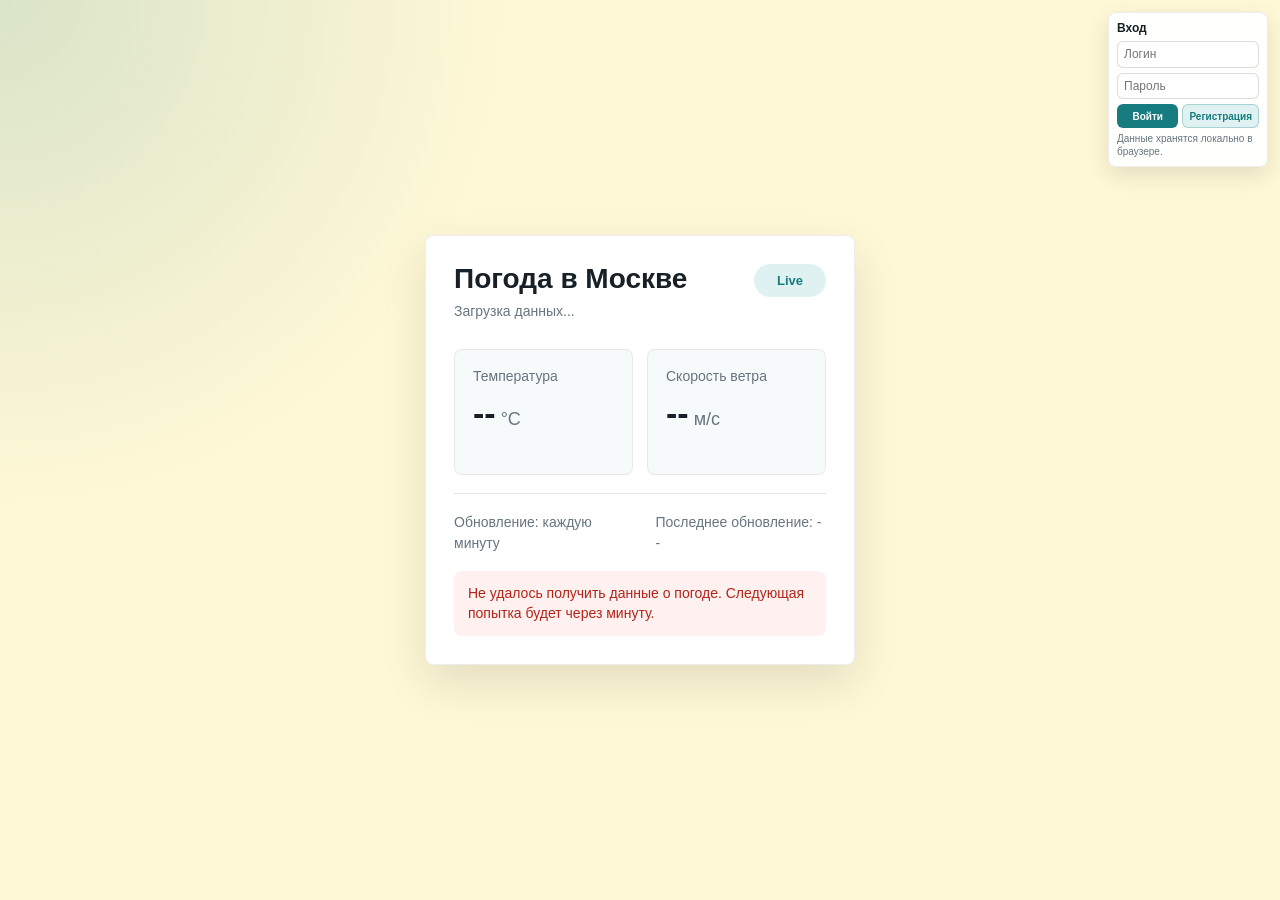
==== index.html @ b5f8cdb5 "initial commit" ====
<!doctype html>
<html lang="ru">
<head>
  <meta charset="utf-8">
  <meta name="viewport" content="width=device-width, initial-scale=1">
  <title>Погода в Москве</title>
  <style>
    :root {
      color-scheme: light;
      --bg: #fff8d6;
      --panel: #ffffff;
      --text: #172026;
      --muted: #66757f;
      --accent: #167c80;
      --accent-soft: #dff2f1;
      --error: #b42318;
      --weather-bg: #ffffff;
      --wind-bg: #f7fafb;
      --shadow: 0 18px 45px rgba(23, 32, 38, 0.12);
    }

    * {
      box-sizing: border-box;
    }

    body {
      min-height: 100vh;
      margin: 0;
      display: grid;
      place-items: center;
      padding: 24px;
      background:
        radial-gradient(circle at top left, rgba(22, 124, 128, 0.16), transparent 32rem),
        var(--bg);
      color: var(--text);
      font-family: Arial, Helvetica, sans-serif;
    }

    .auth {
      position: fixed;
      top: 12px;
      right: 12px;
      z-index: 10;
      width: min(160px, calc(100vw - 24px));
      padding: 8px;
      border: 1px solid rgba(23, 32, 38, 0.08);
      border-radius: 8px;
      background: rgba(255, 255, 255, 0.94);
      box-shadow: 0 8px 22px rgba(23, 32, 38, 0.12);
    }

    .auth__title {
      margin: 0 0 6px;
      font-size: 12px;
      line-height: 1.2;
    }

    .auth__form {
      display: grid;
      gap: 5px;
    }

    .auth__input {
      width: 100%;
      min-height: 24px;
      padding: 5px 6px;
      border: 1px solid rgba(23, 32, 38, 0.16);
      border-radius: 6px;
      color: var(--text);
      font: 12px/1.2 Arial, Helvetica, sans-serif;
    }

    .auth__input:focus {
      outline: 2px solid rgba(22, 124, 128, 0.2);
      border-color: var(--accent);
    }

    .auth__actions {
      display: grid;
      grid-template-columns: 1fr 1fr;
      gap: 4px;
    }

    .auth__button {
      min-height: 24px;
      border: 0;
      border-radius: 6px;
      background: var(--accent);
      color: #fff;
      font: 700 10px/1.1 Arial, Helvetica, sans-serif;
      font-weight: 700;
      cursor: pointer;
    }

    .auth__button--secondary {
      border: 1px solid rgba(22, 124, 128, 0.28);
      background: var(--accent-soft);
      color: var(--accent);
    }

    .auth__button:hover {
      filter: brightness(0.96);
    }

    .auth__message {
      min-height: 14px;
      margin: 0;
      color: var(--muted);
      font-size: 10px;
      line-height: 1.25;
    }

    .auth__message.is-error {
      color: var(--error);
    }

    .auth__profile {
      display: none;
      gap: 6px;
      align-items: center;
      justify-content: space-between;
    }

    .auth.is-logged-in .auth__form {
      display: none;
    }

    .auth.is-logged-in .auth__profile {
      display: flex;
    }

    .weather {
      width: min(100%, 430px);
      padding: 28px;
      border: 1px solid rgba(23, 32, 38, 0.08);
      border-radius: 8px;
      background-color: var(--weather-bg);
      box-shadow: var(--shadow);
      transition: background-color 300ms ease;
    }

    .weather__header {
      display: flex;
      justify-content: space-between;
      gap: 18px;
      align-items: flex-start;
      margin-bottom: 28px;
    }

    h1 {
      margin: 0 0 6px;
      font-size: 28px;
      line-height: 1.1;
      letter-spacing: 0;
    }

    .weather__status,
    .weather__updated {
      margin: 0;
      color: var(--muted);
      font-size: 14px;
      line-height: 1.45;
    }

    .weather__badge {
      flex: 0 0 auto;
      min-width: 72px;
      padding: 9px 12px;
      border-radius: 999px;
      background: var(--accent-soft);
      color: var(--accent);
      font-size: 13px;
      font-weight: 700;
      text-align: center;
    }

    .weather__main {
      display: grid;
      grid-template-columns: 1fr 1fr;
      gap: 14px;
      margin-bottom: 18px;
    }

    .metric {
      min-height: 126px;
      padding: 18px;
      border-radius: 8px;
      background-color: #f7fafb;
      border: 1px solid rgba(23, 32, 38, 0.07);
    }

    .metric--wind {
      background-color: var(--wind-bg);
      transition: background-color 300ms ease;
    }

    .metric__label {
      margin: 0 0 12px;
      color: var(--muted);
      font-size: 14px;
    }

    .metric__value {
      margin: 0;
      font-size: 34px;
      line-height: 1;
      font-weight: 700;
    }

    .metric__unit {
      font-size: 18px;
      color: var(--muted);
      font-weight: 400;
    }

    .weather__details {
      display: flex;
      justify-content: space-between;
      gap: 14px;
      padding-top: 18px;
      border-top: 1px solid rgba(23, 32, 38, 0.1);
      color: var(--muted);
      font-size: 14px;
      line-height: 1.45;
    }

    .weather__error {
      display: none;
      margin: 18px 0 0;
      padding: 12px 14px;
      border-radius: 8px;
      background: #fff1f0;
      color: var(--error);
      font-size: 14px;
      line-height: 1.45;
    }

    .weather__error.is-visible {
      display: block;
    }

    @media (max-width: 420px) {
      body {
        padding: 72px 16px 16px;
      }

      .auth {
        top: 8px;
        right: 8px;
        width: min(160px, calc(100vw - 16px));
      }

      .weather {
        padding: 22px;
      }

      .weather__header,
      .weather__details {
        display: block;
      }

      .weather__badge {
        display: inline-block;
        margin-top: 14px;
      }

      .weather__main {
        grid-template-columns: 1fr;
      }
    }
  </style>
</head>
<body>
  <aside class="auth" id="auth" aria-label="Авторизация">
    <h2 class="auth__title">Вход</h2>
    <form class="auth__form" id="authForm">
      <input class="auth__input" id="authLogin" type="text" autocomplete="username" placeholder="Логин" required>
      <input class="auth__input" id="authPassword" type="password" autocomplete="current-password" placeholder="Пароль" required>
      <div class="auth__actions">
        <button class="auth__button" type="submit">Войти</button>
        <button class="auth__button auth__button--secondary" id="registerButton" type="button">Регистрация</button>
      </div>
      <p class="auth__message" id="authMessage">Данные хранятся локально в браузере.</p>
    </form>
    <div class="auth__profile">
      <p class="auth__message">Вы вошли как <strong id="authUser"></strong></p>
      <button class="auth__button auth__button--secondary" id="logoutButton" type="button">Выйти</button>
    </div>
  </aside>

  <main class="weather" aria-live="polite">
    <header class="weather__header">
      <div>
        <h1>Погода в Москве</h1>
        <p class="weather__status" id="description">Загрузка данных...</p>
      </div>
      <div class="weather__badge">Live</div>
    </header>

    <section class="weather__main" aria-label="Текущие показатели">
      <article class="metric">
        <p class="metric__label">Температура</p>
        <p class="metric__value"><span id="temperature">--</span><span class="metric__unit"> °C</span></p>
      </article>

      <article class="metric metric--wind">
        <p class="metric__label">Скорость ветра</p>
        <p class="metric__value"><span id="wind">--</span><span class="metric__unit"> м/с</span></p>
      </article>
    </section>

    <section class="weather__details" aria-label="Детали обновления">
      <span>Обновление: каждую минуту</span>
      <span class="weather__updated" id="updated">Последнее обновление: --</span>
    </section>

    <p class="weather__error" id="error"></p>
  </main>

  <script>
    const apiUrl = 'https://api.openweathermap.org/data/2.5/weather?q=Moscow,RU&appid=ba23e3e7888484e7a26b57b215d65200&units=metric';
    const updateIntervalMs = 60 * 1000;
    const minTemperature = -30;
    const maxTemperature = 38;
    const minWindSpeed = 0;
    const maxWindSpeed = 25;

    const weatherEl = document.querySelector('.weather');
    const windMetricEl = document.querySelector('.metric--wind');
    const temperatureEl = document.getElementById('temperature');
    const windEl = document.getElementById('wind');
    const descriptionEl = document.getElementById('description');
    const updatedEl = document.getElementById('updated');
    const errorEl = document.getElementById('error');
    const authEl = document.getElementById('auth');
    const authFormEl = document.getElementById('authForm');
    const authLoginEl = document.getElementById('authLogin');
    const authPasswordEl = document.getElementById('authPassword');
    const authMessageEl = document.getElementById('authMessage');
    const authUserEl = document.getElementById('authUser');
    const registerButtonEl = document.getElementById('registerButton');
    const logoutButtonEl = document.getElementById('logoutButton');
    const usersStorageKey = 'weatherUsers';
    const sessionStorageKey = 'weatherCurrentUser';
    const weatherCacheStorageKey = 'weatherLastSuccessfulResponse';

    function formatNumber(value) {
      return new Intl.NumberFormat('ru-RU', {
        maximumFractionDigits: 1
      }).format(value);
    }

    function formatTime(date) {
      return new Intl.DateTimeFormat('ru-RU', {
        hour: '2-digit',
        minute: '2-digit',
        second: '2-digit'
      }).format(date);
    }

    function updateWeatherBackground(temperature) {
      if (!Number.isFinite(temperature)) {
        weatherEl.style.setProperty('--weather-bg', 'var(--panel)');
        return;
      }

      const boundedTemperature = Math.min(Math.max(temperature, minTemperature), maxTemperature);
      const ratio = (boundedTemperature - minTemperature) / (maxTemperature - minTemperature);
      const hue = 210 - (205 * ratio);
      weatherEl.style.setProperty('--weather-bg', `hsl(${hue} 82% 92%)`);
    }

    function updateWindBackground(windSpeed) {
      if (!Number.isFinite(windSpeed)) {
        windMetricEl.style.setProperty('--wind-bg', '#f7fafb');
        return;
      }

      const boundedWindSpeed = Math.min(Math.max(windSpeed, minWindSpeed), maxWindSpeed);
      const ratio = (boundedWindSpeed - minWindSpeed) / (maxWindSpeed - minWindSpeed);
      const hue = 190 - (185 * ratio);
      windMetricEl.style.setProperty('--wind-bg', `hsl(${hue} 82% 91%)`);
    }

    function getCachedWeather() {
      try {
        return JSON.parse(localStorage.getItem(weatherCacheStorageKey));
      } catch {
        return null;
      }
    }

    function saveCachedWeather(data, updatedAt) {
      localStorage.setItem(weatherCacheStorageKey, JSON.stringify({
        data,
        updatedAt
      }));
    }

    function renderWeather(data, updatedAt) {
      const temperature = data.main?.temp;
      const windSpeed = data.wind?.speed;
      const description = data.weather?.[0]?.description || 'Данные о погоде получены';

      temperatureEl.textContent = Number.isFinite(temperature) ? formatNumber(temperature) : '--';
      updateWeatherBackground(temperature);
      windEl.textContent = Number.isFinite(windSpeed) ? formatNumber(windSpeed) : '--';
      updateWindBackground(windSpeed);
      descriptionEl.textContent = description.charAt(0).toUpperCase() + description.slice(1);
      updatedEl.textContent = `Последнее обновление: ${formatTime(new Date(updatedAt))}`;
    }

    function getUsers() {
      try {
        return JSON.parse(localStorage.getItem(usersStorageKey)) || {};
      } catch {
        return {};
      }
    }

    function saveUsers(users) {
      localStorage.setItem(usersStorageKey, JSON.stringify(users));
    }

    function setAuthMessage(text, isError = false) {
      authMessageEl.textContent = text;
      authMessageEl.classList.toggle('is-error', isError);
    }

    function setCurrentUser(login) {
      if (login) {
        localStorage.setItem(sessionStorageKey, login);
        authUserEl.textContent = login;
        authEl.classList.add('is-logged-in');
      } else {
        localStorage.removeItem(sessionStorageKey);
        authUserEl.textContent = '';
        authEl.classList.remove('is-logged-in');
      }
    }

    function normalizeLogin(login) {
      return login.trim().toLowerCase();
    }

    function registerUser() {
      const login = normalizeLogin(authLoginEl.value);
      const password = authPasswordEl.value;
      const users = getUsers();

      if (login.length < 3 || password.length < 4) {
        setAuthMessage('Логин от 3 символов, пароль от 4 символов.', true);
        return;
      }

      if (users[login]) {
        setAuthMessage('Такой пользователь уже есть.', true);
        return;
      }

      users[login] = { password };
      saveUsers(users);
      setCurrentUser(login);
      authFormEl.reset();
    }

    function loginUser(event) {
      event.preventDefault();
      const login = normalizeLogin(authLoginEl.value);
      const password = authPasswordEl.value;
      const users = getUsers();

      if (!users[login] || users[login].password !== password) {
        setAuthMessage('Неверный логин или пароль.', true);
        return;
      }

      setCurrentUser(login);
      authFormEl.reset();
    }

    async function loadWeather() {
      try {
        errorEl.classList.remove('is-visible');
        errorEl.textContent = '';

        const response = await fetch(apiUrl);

        if (!response.ok) {
          throw new Error(`Ошибка загрузки: ${response.status}`);
        }

        const data = await response.json();
        const updatedAt = new Date().toISOString();
        saveCachedWeather(data, updatedAt);
        renderWeather(data, updatedAt);
      } catch (error) {
        const cachedWeather = getCachedWeather();

        if (cachedWeather?.data && cachedWeather?.updatedAt) {
          renderWeather(cachedWeather.data, cachedWeather.updatedAt);
          errorEl.textContent = 'Не удалось получить свежие данные о погоде. Показаны данные последнего успешного обновления.';
        } else {
          errorEl.textContent = 'Не удалось получить данные о погоде. Следующая попытка будет через минуту.';
        }

        errorEl.classList.add('is-visible');
        console.error(error);
      }
    }

    loadWeather();
    setInterval(loadWeather, updateIntervalMs);
    setCurrentUser(localStorage.getItem(sessionStorageKey));
    authFormEl.addEventListener('submit', loginUser);
    registerButtonEl.addEventListener('click', registerUser);
    logoutButtonEl.addEventListener('click', () => {
      setCurrentUser('');
      setAuthMessage('Данные хранятся локально в браузере.');
    });
  </script>
</body>
</html>
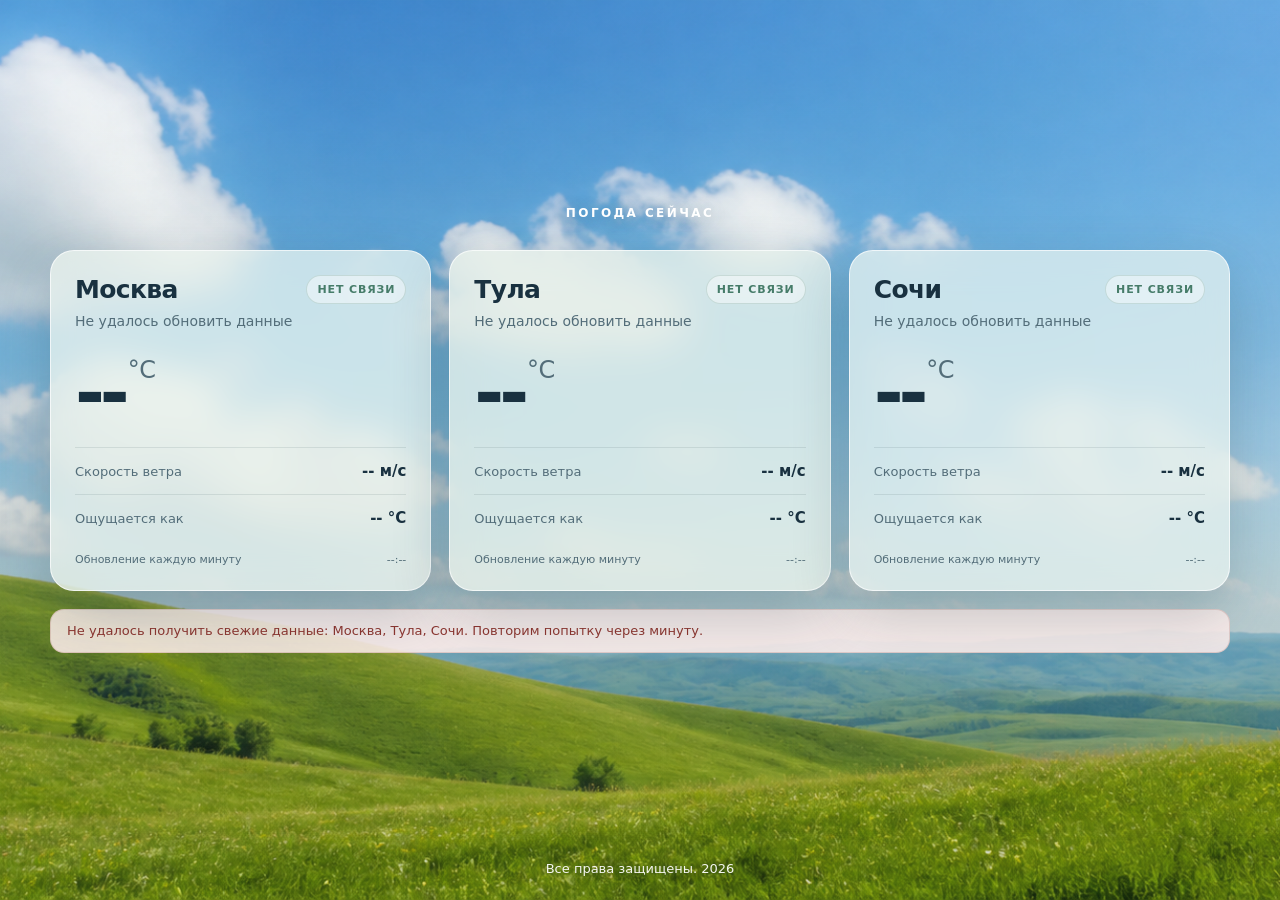
==== commit 1fadcaba: "medium fix on wether web-site" ====
--- a/index.html
+++ b/index.html
@@ -1,523 +1,318 @@
-<!doctype html>
+﻿<!doctype html>
 <html lang="ru">
 <head>
   <meta charset="utf-8">
   <meta name="viewport" content="width=device-width, initial-scale=1">
-  <title>Погода в Москве</title>
+  <meta name="theme-color" content="#77acd2">
+  <title>Погода в России</title>
   <style>
     :root {
       color-scheme: light;
-      --bg: #fff8d6;
-      --panel: #ffffff;
-      --text: #172026;
-      --muted: #66757f;
-      --accent: #167c80;
-      --accent-soft: #dff2f1;
-      --error: #b42318;
-      --weather-bg: #ffffff;
-      --wind-bg: #f7fafb;
-      --shadow: 0 18px 45px rgba(23, 32, 38, 0.12);
-    }
-
-    * {
-      box-sizing: border-box;
-    }
+      --ink: #193140;
+      --muted: #536d79;
+      --glass: rgba(238, 246, 239, 0.74);
+      --glass-strong: rgba(248, 251, 246, 0.86);
+      --line: rgba(255, 255, 255, 0.68);
+      --shadow: 0 22px 55px rgba(29, 64, 75, 0.24);
+      --accent: #467c69;
+      --error: #8e352f;
+    }
+
+    * { box-sizing: border-box; }
+
+    html { min-width: 320px; }
 
     body {
       min-height: 100vh;
       margin: 0;
+      display: flex;
+      flex-direction: column;
+      color: var(--ink);
+      font-family: Inter, ui-sans-serif, system-ui, -apple-system, BlinkMacSystemFont, "Segoe UI", sans-serif;
+      background:
+        linear-gradient(180deg, rgba(52, 119, 164, 0.06), rgba(47, 93, 56, 0.18)),
+        url("serene-hills.png") center / cover fixed;
+    }
+
+    .page {
+      width: min(1180px, calc(100% - 40px));
+      margin: auto;
+      padding: 52px 0 36px;
+    }
+
+    .hero {
+      margin: 0 auto 30px;
+      text-align: center;
+      color: #fff;
+      text-shadow: 0 2px 16px rgba(28, 69, 91, 0.42);
+    }
+
+    .eyebrow {
+      margin: 0 0 8px;
+      font-size: 12px;
+      font-weight: 800;
+      letter-spacing: 0.2em;
+      text-transform: uppercase;
+    }
+
+    h1 {
+      margin: 0;
+      font-size: clamp(32px, 5vw, 58px);
+      line-height: 1;
+      letter-spacing: -0.045em;
+    }
+
+    .hero__text {
+      max-width: 610px;
+      margin: 14px auto 0;
+      font-size: clamp(15px, 2vw, 18px);
+      line-height: 1.55;
+    }
+
+    .weather-grid {
       display: grid;
-      place-items: center;
+      grid-template-columns: repeat(3, minmax(0, 1fr));
+      gap: 18px;
+    }
+
+    .weather-card {
+      min-width: 0;
       padding: 24px;
-      background:
-        radial-gradient(circle at top left, rgba(22, 124, 128, 0.16), transparent 32rem),
-        var(--bg);
-      color: var(--text);
-      font-family: Arial, Helvetica, sans-serif;
-    }
-
-    .auth {
-      position: fixed;
-      top: 12px;
-      right: 12px;
-      z-index: 10;
-      width: min(160px, calc(100vw - 24px));
-      padding: 8px;
-      border: 1px solid rgba(23, 32, 38, 0.08);
-      border-radius: 8px;
-      background: rgba(255, 255, 255, 0.94);
-      box-shadow: 0 8px 22px rgba(23, 32, 38, 0.12);
-    }
-
-    .auth__title {
-      margin: 0 0 6px;
-      font-size: 12px;
-      line-height: 1.2;
-    }
-
-    .auth__form {
-      display: grid;
-      gap: 5px;
-    }
-
-    .auth__input {
-      width: 100%;
-      min-height: 24px;
-      padding: 5px 6px;
-      border: 1px solid rgba(23, 32, 38, 0.16);
-      border-radius: 6px;
-      color: var(--text);
-      font: 12px/1.2 Arial, Helvetica, sans-serif;
-    }
-
-    .auth__input:focus {
-      outline: 2px solid rgba(22, 124, 128, 0.2);
-      border-color: var(--accent);
-    }
-
-    .auth__actions {
-      display: grid;
-      grid-template-columns: 1fr 1fr;
-      gap: 4px;
-    }
-
-    .auth__button {
-      min-height: 24px;
-      border: 0;
-      border-radius: 6px;
-      background: var(--accent);
-      color: #fff;
-      font: 700 10px/1.1 Arial, Helvetica, sans-serif;
-      font-weight: 700;
-      cursor: pointer;
-    }
-
-    .auth__button--secondary {
-      border: 1px solid rgba(22, 124, 128, 0.28);
-      background: var(--accent-soft);
-      color: var(--accent);
-    }
-
-    .auth__button:hover {
-      filter: brightness(0.96);
-    }
-
-    .auth__message {
-      min-height: 14px;
-      margin: 0;
-      color: var(--muted);
-      font-size: 10px;
-      line-height: 1.25;
-    }
-
-    .auth__message.is-error {
-      color: var(--error);
-    }
-
-    .auth__profile {
-      display: none;
-      gap: 6px;
+      overflow: hidden;
+      border: 1px solid var(--line);
+      border-radius: 24px;
+      background: var(--glass);
+      box-shadow: var(--shadow);
+      backdrop-filter: blur(17px) saturate(115%);
+      -webkit-backdrop-filter: blur(17px) saturate(115%);
+    }
+
+    .weather-card:nth-child(2) { background: rgba(233, 243, 235, 0.78); }
+    .weather-card:nth-child(3) { background: rgba(230, 241, 238, 0.77); }
+
+    .card__header,
+    .card__footer,
+    .metric-row {
+      display: flex;
       align-items: center;
       justify-content: space-between;
-    }
-
-    .auth.is-logged-in .auth__form {
-      display: none;
-    }
-
-    .auth.is-logged-in .auth__profile {
-      display: flex;
-    }
-
-    .weather {
-      width: min(100%, 430px);
-      padding: 28px;
-      border: 1px solid rgba(23, 32, 38, 0.08);
-      border-radius: 8px;
-      background-color: var(--weather-bg);
-      box-shadow: var(--shadow);
-      transition: background-color 300ms ease;
-    }
-
-    .weather__header {
-      display: flex;
-      justify-content: space-between;
-      gap: 18px;
-      align-items: flex-start;
-      margin-bottom: 28px;
-    }
-
-    h1 {
-      margin: 0 0 6px;
-      font-size: 28px;
+      gap: 14px;
+    }
+
+    .city {
+      margin: 0;
+      font-size: 25px;
       line-height: 1.1;
-      letter-spacing: 0;
-    }
-
-    .weather__status,
-    .weather__updated {
-      margin: 0;
+      letter-spacing: -0.025em;
+    }
+
+    .live {
+      flex: 0 0 auto;
+      padding: 7px 10px;
+      border: 1px solid rgba(70, 124, 105, 0.2);
+      border-radius: 999px;
+      background: rgba(255, 255, 255, 0.46);
+      color: var(--accent);
+      font-size: 11px;
+      font-weight: 800;
+      letter-spacing: 0.08em;
+      text-transform: uppercase;
+    }
+
+    .description {
+      min-height: 22px;
+      margin: 9px 0 24px;
       color: var(--muted);
       font-size: 14px;
-      line-height: 1.45;
-    }
-
-    .weather__badge {
-      flex: 0 0 auto;
-      min-width: 72px;
-      padding: 9px 12px;
-      border-radius: 999px;
-      background: var(--accent-soft);
-      color: var(--accent);
-      font-size: 13px;
-      font-weight: 700;
-      text-align: center;
-    }
-
-    .weather__main {
-      display: grid;
-      grid-template-columns: 1fr 1fr;
-      gap: 14px;
-      margin-bottom: 18px;
-    }
-
-    .metric {
-      min-height: 126px;
-      padding: 18px;
-      border-radius: 8px;
-      background-color: #f7fafb;
-      border: 1px solid rgba(23, 32, 38, 0.07);
-    }
-
-    .metric--wind {
-      background-color: var(--wind-bg);
-      transition: background-color 300ms ease;
-    }
-
-    .metric__label {
-      margin: 0 0 12px;
+    }
+
+    .temperature {
+      margin: 0 0 22px;
+      font-size: clamp(52px, 6vw, 72px);
+      font-weight: 650;
+      line-height: 0.92;
+      letter-spacing: -0.07em;
+    }
+
+    .temperature__unit {
+      margin-left: 3px;
       color: var(--muted);
-      font-size: 14px;
-    }
-
-    .metric__value {
-      margin: 0;
-      font-size: 34px;
-      line-height: 1;
-      font-weight: 700;
-    }
-
-    .metric__unit {
-      font-size: 18px;
+      font-size: 24px;
+      font-weight: 500;
+      vertical-align: top;
+      letter-spacing: -0.02em;
+    }
+
+    .metric-row {
+      padding: 14px 0;
+      border-top: 1px solid rgba(25, 49, 64, 0.1);
+    }
+
+    .metric-label { color: var(--muted); font-size: 13px; }
+    .metric-value { font-size: 15px; font-weight: 750; }
+
+    .card__footer {
+      margin-top: 12px;
       color: var(--muted);
-      font-weight: 400;
-    }
-
-    .weather__details {
-      display: flex;
-      justify-content: space-between;
-      gap: 14px;
-      padding-top: 18px;
-      border-top: 1px solid rgba(23, 32, 38, 0.1);
-      color: var(--muted);
-      font-size: 14px;
-      line-height: 1.45;
-    }
-
-    .weather__error {
+      font-size: 11px;
+    }
+
+    .error {
       display: none;
       margin: 18px 0 0;
-      padding: 12px 14px;
-      border-radius: 8px;
-      background: #fff1f0;
+      padding: 12px 16px;
+      border: 1px solid rgba(142, 53, 47, 0.16);
+      border-radius: 14px;
+      background: rgba(255, 239, 237, 0.87);
       color: var(--error);
-      font-size: 14px;
-      line-height: 1.45;
-    }
-
-    .weather__error.is-visible {
-      display: block;
+      font-size: 13px;
+      line-height: 1.4;
+    }
+
+    .error.is-visible { display: block; }
+
+    footer {
+      padding: 18px 20px 24px;
+      color: rgba(255, 255, 255, 0.94);
+      font-size: 13px;
+      text-align: center;
+      text-shadow: 0 1px 8px rgba(16, 53, 43, 0.55);
+    }
+
+    @media (max-width: 880px) {
+      body { background-attachment: scroll; }
+      .page { width: min(680px, calc(100% - 32px)); padding-top: 38px; }
+      .weather-grid { grid-template-columns: 1fr; }
+      .weather-card { padding: 22px; }
+      .temperature { font-size: 58px; }
     }
 
     @media (max-width: 420px) {
-      body {
-        padding: 72px 16px 16px;
-      }
-
-      .auth {
-        top: 8px;
-        right: 8px;
-        width: min(160px, calc(100vw - 16px));
-      }
-
-      .weather {
-        padding: 22px;
-      }
-
-      .weather__header,
-      .weather__details {
-        display: block;
-      }
-
-      .weather__badge {
-        display: inline-block;
-        margin-top: 14px;
-      }
-
-      .weather__main {
-        grid-template-columns: 1fr;
-      }
+      .page { width: calc(100% - 24px); padding-top: 28px; }
+      .hero { margin-bottom: 22px; }
+      .weather-card { border-radius: 20px; }
+    }
+
+    @media (prefers-reduced-motion: reduce) {
+      *, *::before, *::after { scroll-behavior: auto !important; }
     }
   </style>
 </head>
 <body>
-  <aside class="auth" id="auth" aria-label="Авторизация">
-    <h2 class="auth__title">Вход</h2>
-    <form class="auth__form" id="authForm">
-      <input class="auth__input" id="authLogin" type="text" autocomplete="username" placeholder="Логин" required>
-      <input class="auth__input" id="authPassword" type="password" autocomplete="current-password" placeholder="Пароль" required>
-      <div class="auth__actions">
-        <button class="auth__button" type="submit">Войти</button>
-        <button class="auth__button auth__button--secondary" id="registerButton" type="button">Регистрация</button>
+  <main class="page">
+    <header class="hero">
+      <p class="eyebrow">Погода сейчас</p>
+    </header>
+
+    <section class="weather-grid" id="weatherGrid" aria-label="Погода в Москве, Туле и Сочи"></section>
+    <p class="error" id="globalError" role="status"></p>
+  </main>
+
+  <footer>Все права защищены. 2026</footer>
+
+  <template id="weatherCardTemplate">
+    <article class="weather-card">
+      <header class="card__header">
+        <h2 class="city"></h2>
+        <span class="live">Live</span>
+      </header>
+      <p class="description">Загрузка данных…</p>
+      <p class="temperature"><span class="temperature__value">--</span><span class="temperature__unit">°C</span></p>
+      <div class="metric-row">
+        <span class="metric-label">Скорость ветра</span>
+        <span class="metric-value"><span class="wind">--</span> м/с</span>
       </div>
-      <p class="auth__message" id="authMessage">Данные хранятся локально в браузере.</p>
-    </form>
-    <div class="auth__profile">
-      <p class="auth__message">Вы вошли как <strong id="authUser"></strong></p>
-      <button class="auth__button auth__button--secondary" id="logoutButton" type="button">Выйти</button>
-    </div>
-  </aside>
-
-  <main class="weather" aria-live="polite">
-    <header class="weather__header">
-      <div>
-        <h1>Погода в Москве</h1>
-        <p class="weather__status" id="description">Загрузка данных...</p>
+      <div class="metric-row">
+        <span class="metric-label">Ощущается как</span>
+        <span class="metric-value"><span class="feels-like">--</span> °C</span>
       </div>
-      <div class="weather__badge">Live</div>
-    </header>
-
-    <section class="weather__main" aria-label="Текущие показатели">
-      <article class="metric">
-        <p class="metric__label">Температура</p>
-        <p class="metric__value"><span id="temperature">--</span><span class="metric__unit"> °C</span></p>
-      </article>
-
-      <article class="metric metric--wind">
-        <p class="metric__label">Скорость ветра</p>
-        <p class="metric__value"><span id="wind">--</span><span class="metric__unit"> м/с</span></p>
-      </article>
-    </section>
-
-    <section class="weather__details" aria-label="Детали обновления">
-      <span>Обновление: каждую минуту</span>
-      <span class="weather__updated" id="updated">Последнее обновление: --</span>
-    </section>
-
-    <p class="weather__error" id="error"></p>
-  </main>
+      <div class="card__footer">
+        <span>Обновление каждую минуту</span>
+        <time class="updated">--:--</time>
+      </div>
+    </article>
+  </template>
 
   <script>
-    const apiUrl = 'https://api.openweathermap.org/data/2.5/weather?q=Moscow,RU&appid=ba23e3e7888484e7a26b57b215d65200&units=metric';
+    const apiToken = 'ba23e3e7888484e7a26b57b215d65200';
+    const cities = [
+      { name: 'Москва', query: 'Moscow,RU' },
+      { name: 'Тула', query: 'Tula,RU' },
+      { name: 'Сочи', query: 'Sochi,RU' }
+    ];
     const updateIntervalMs = 60 * 1000;
-    const minTemperature = -30;
-    const maxTemperature = 38;
-    const minWindSpeed = 0;
-    const maxWindSpeed = 25;
-
-    const weatherEl = document.querySelector('.weather');
-    const windMetricEl = document.querySelector('.metric--wind');
-    const temperatureEl = document.getElementById('temperature');
-    const windEl = document.getElementById('wind');
-    const descriptionEl = document.getElementById('description');
-    const updatedEl = document.getElementById('updated');
-    const errorEl = document.getElementById('error');
-    const authEl = document.getElementById('auth');
-    const authFormEl = document.getElementById('authForm');
-    const authLoginEl = document.getElementById('authLogin');
-    const authPasswordEl = document.getElementById('authPassword');
-    const authMessageEl = document.getElementById('authMessage');
-    const authUserEl = document.getElementById('authUser');
-    const registerButtonEl = document.getElementById('registerButton');
-    const logoutButtonEl = document.getElementById('logoutButton');
-    const usersStorageKey = 'weatherUsers';
-    const sessionStorageKey = 'weatherCurrentUser';
-    const weatherCacheStorageKey = 'weatherLastSuccessfulResponse';
+    const grid = document.getElementById('weatherGrid');
+    const template = document.getElementById('weatherCardTemplate');
+    const globalError = document.getElementById('globalError');
+
+    const cards = new Map();
 
     function formatNumber(value) {
-      return new Intl.NumberFormat('ru-RU', {
-        maximumFractionDigits: 1
-      }).format(value);
+      return Number.isFinite(value)
+        ? new Intl.NumberFormat('ru-RU', { maximumFractionDigits: 1 }).format(value)
+        : '--';
     }
 
     function formatTime(date) {
       return new Intl.DateTimeFormat('ru-RU', {
         hour: '2-digit',
-        minute: '2-digit',
-        second: '2-digit'
+        minute: '2-digit'
       }).format(date);
     }
 
-    function updateWeatherBackground(temperature) {
-      if (!Number.isFinite(temperature)) {
-        weatherEl.style.setProperty('--weather-bg', 'var(--panel)');
-        return;
+    function capitalize(text) {
+      return text ? text.charAt(0).toUpperCase() + text.slice(1) : 'Данные получены';
+    }
+
+    function createCards() {
+      cities.forEach((city) => {
+        const card = template.content.firstElementChild.cloneNode(true);
+        card.querySelector('.city').textContent = city.name;
+        grid.append(card);
+        cards.set(city.query, card);
+      });
+    }
+
+    function renderCity(city, data) {
+      const card = cards.get(city.query);
+      card.querySelector('.description').textContent = capitalize(data.weather?.[0]?.description);
+      card.querySelector('.temperature__value').textContent = formatNumber(data.main?.temp);
+      card.querySelector('.wind').textContent = formatNumber(data.wind?.speed);
+      card.querySelector('.feels-like').textContent = formatNumber(data.main?.feels_like);
+      card.querySelector('.updated').textContent = formatTime(new Date());
+      card.querySelector('.live').textContent = 'Live';
+    }
+
+    function showCityError(city) {
+      const card = cards.get(city.query);
+      card.querySelector('.description').textContent = 'Не удалось обновить данные';
+      card.querySelector('.live').textContent = 'Нет связи';
+    }
+
+    async function loadCity(city) {
+      const url = `https://api.openweathermap.org/data/2.5/weather?q=${encodeURIComponent(city.query)}&appid=${apiToken}&units=metric&lang=ru`;
+      const response = await fetch(url);
+      if (!response.ok) throw new Error(`${city.name}: ${response.status}`);
+      renderCity(city, await response.json());
+    }
+
+    async function loadWeather() {
+      globalError.classList.remove('is-visible');
+      const results = await Promise.allSettled(cities.map(loadCity));
+      const failed = results
+        .map((result, index) => ({ result, city: cities[index] }))
+        .filter(({ result }) => result.status === 'rejected');
+
+      failed.forEach(({ city }) => showCityError(city));
+      if (failed.length) {
+        globalError.textContent = `Не удалось получить свежие данные: ${failed.map(({ city }) => city.name).join(', ')}. Повторим попытку через минуту.`;
+        globalError.classList.add('is-visible');
       }
-
-      const boundedTemperature = Math.min(Math.max(temperature, minTemperature), maxTemperature);
-      const ratio = (boundedTemperature - minTemperature) / (maxTemperature - minTemperature);
-      const hue = 210 - (205 * ratio);
-      weatherEl.style.setProperty('--weather-bg', `hsl(${hue} 82% 92%)`);
-    }
-
-    function updateWindBackground(windSpeed) {
-      if (!Number.isFinite(windSpeed)) {
-        windMetricEl.style.setProperty('--wind-bg', '#f7fafb');
-        return;
-      }
-
-      const boundedWindSpeed = Math.min(Math.max(windSpeed, minWindSpeed), maxWindSpeed);
-      const ratio = (boundedWindSpeed - minWindSpeed) / (maxWindSpeed - minWindSpeed);
-      const hue = 190 - (185 * ratio);
-      windMetricEl.style.setProperty('--wind-bg', `hsl(${hue} 82% 91%)`);
-    }
-
-    function getCachedWeather() {
-      try {
-        return JSON.parse(localStorage.getItem(weatherCacheStorageKey));
-      } catch {
-        return null;
-      }
-    }
-
-    function saveCachedWeather(data, updatedAt) {
-      localStorage.setItem(weatherCacheStorageKey, JSON.stringify({
-        data,
-        updatedAt
-      }));
-    }
-
-    function renderWeather(data, updatedAt) {
-      const temperature = data.main?.temp;
-      const windSpeed = data.wind?.speed;
-      const description = data.weather?.[0]?.description || 'Данные о погоде получены';
-
-      temperatureEl.textContent = Number.isFinite(temperature) ? formatNumber(temperature) : '--';
-      updateWeatherBackground(temperature);
-      windEl.textContent = Number.isFinite(windSpeed) ? formatNumber(windSpeed) : '--';
-      updateWindBackground(windSpeed);
-      descriptionEl.textContent = description.charAt(0).toUpperCase() + description.slice(1);
-      updatedEl.textContent = `Последнее обновление: ${formatTime(new Date(updatedAt))}`;
-    }
-
-    function getUsers() {
-      try {
-        return JSON.parse(localStorage.getItem(usersStorageKey)) || {};
-      } catch {
-        return {};
-      }
-    }
-
-    function saveUsers(users) {
-      localStorage.setItem(usersStorageKey, JSON.stringify(users));
-    }
-
-    function setAuthMessage(text, isError = false) {
-      authMessageEl.textContent = text;
-      authMessageEl.classList.toggle('is-error', isError);
-    }
-
-    function setCurrentUser(login) {
-      if (login) {
-        localStorage.setItem(sessionStorageKey, login);
-        authUserEl.textContent = login;
-        authEl.classList.add('is-logged-in');
-      } else {
-        localStorage.removeItem(sessionStorageKey);
-        authUserEl.textContent = '';
-        authEl.classList.remove('is-logged-in');
-      }
-    }
-
-    function normalizeLogin(login) {
-      return login.trim().toLowerCase();
-    }
-
-    function registerUser() {
-      const login = normalizeLogin(authLoginEl.value);
-      const password = authPasswordEl.value;
-      const users = getUsers();
-
-      if (login.length < 3 || password.length < 4) {
-        setAuthMessage('Логин от 3 символов, пароль от 4 символов.', true);
-        return;
-      }
-
-      if (users[login]) {
-        setAuthMessage('Такой пользователь уже есть.', true);
-        return;
-      }
-
-      users[login] = { password };
-      saveUsers(users);
-      setCurrentUser(login);
-      authFormEl.reset();
-    }
-
-    function loginUser(event) {
-      event.preventDefault();
-      const login = normalizeLogin(authLoginEl.value);
-      const password = authPasswordEl.value;
-      const users = getUsers();
-
-      if (!users[login] || users[login].password !== password) {
-        setAuthMessage('Неверный логин или пароль.', true);
-        return;
-      }
-
-      setCurrentUser(login);
-      authFormEl.reset();
-    }
-
-    async function loadWeather() {
-      try {
-        errorEl.classList.remove('is-visible');
-        errorEl.textContent = '';
-
-        const response = await fetch(apiUrl);
-
-        if (!response.ok) {
-          throw new Error(`Ошибка загрузки: ${response.status}`);
-        }
-
-        const data = await response.json();
-        const updatedAt = new Date().toISOString();
-        saveCachedWeather(data, updatedAt);
-        renderWeather(data, updatedAt);
-      } catch (error) {
-        const cachedWeather = getCachedWeather();
-
-        if (cachedWeather?.data && cachedWeather?.updatedAt) {
-          renderWeather(cachedWeather.data, cachedWeather.updatedAt);
-          errorEl.textContent = 'Не удалось получить свежие данные о погоде. Показаны данные последнего успешного обновления.';
-        } else {
-          errorEl.textContent = 'Не удалось получить данные о погоде. Следующая попытка будет через минуту.';
-        }
-
-        errorEl.classList.add('is-visible');
-        console.error(error);
-      }
-    }
-
+    }
+
+    createCards();
     loadWeather();
     setInterval(loadWeather, updateIntervalMs);
-    setCurrentUser(localStorage.getItem(sessionStorageKey));
-    authFormEl.addEventListener('submit', loginUser);
-    registerButtonEl.addEventListener('click', registerUser);
-    logoutButtonEl.addEventListener('click', () => {
-      setCurrentUser('');
-      setAuthMessage('Данные хранятся локально в браузере.');
-    });
   </script>
 </body>
-</html>
+</html>
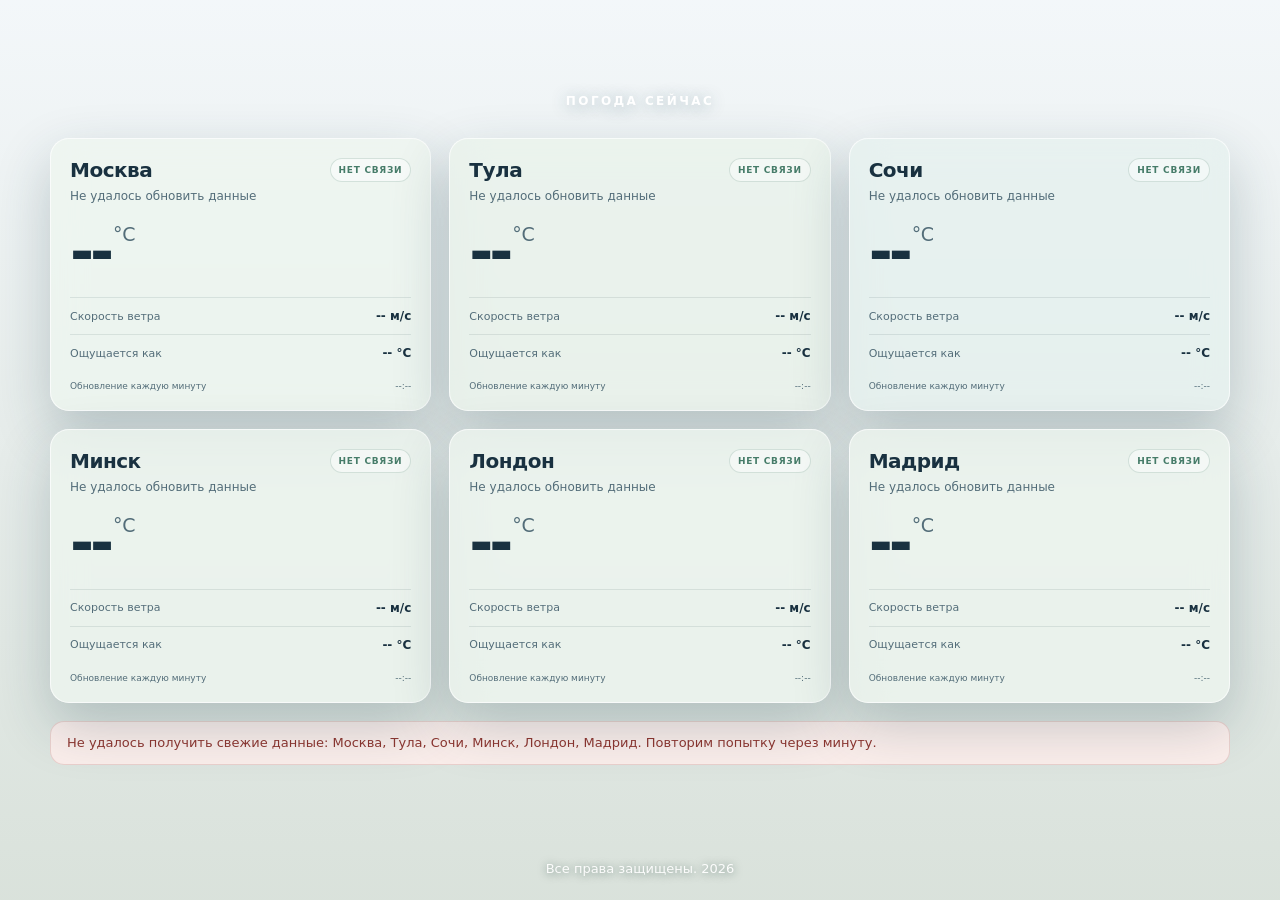
==== commit 6bcd8f22: "add new city" ====
--- a/index.html
+++ b/index.html
@@ -4,7 +4,7 @@
   <meta charset="utf-8">
   <meta name="viewport" content="width=device-width, initial-scale=1">
   <meta name="theme-color" content="#77acd2">
-  <title>Погода в России</title>
+  <title>Погода в городах Европы</title>
   <style>
     :root {
       color-scheme: light;
@@ -31,7 +31,7 @@
       font-family: Inter, ui-sans-serif, system-ui, -apple-system, BlinkMacSystemFont, "Segoe UI", sans-serif;
       background:
         linear-gradient(180deg, rgba(52, 119, 164, 0.06), rgba(47, 93, 56, 0.18)),
-        url("serene-hills.png") center / cover fixed;
+        url("late-summer-landscape.png") center / cover fixed;
     }
 
     .page {
@@ -77,10 +77,10 @@
 
     .weather-card {
       min-width: 0;
-      padding: 24px;
+      padding: 19px;
       overflow: hidden;
       border: 1px solid var(--line);
-      border-radius: 24px;
+      border-radius: 19px;
       background: var(--glass);
       box-shadow: var(--shadow);
       backdrop-filter: blur(17px) saturate(115%);
@@ -101,34 +101,34 @@
 
     .city {
       margin: 0;
-      font-size: 25px;
+      font-size: 20px;
       line-height: 1.1;
       letter-spacing: -0.025em;
     }
 
     .live {
       flex: 0 0 auto;
-      padding: 7px 10px;
+      padding: 6px 8px;
       border: 1px solid rgba(70, 124, 105, 0.2);
       border-radius: 999px;
       background: rgba(255, 255, 255, 0.46);
       color: var(--accent);
-      font-size: 11px;
+      font-size: 9px;
       font-weight: 800;
       letter-spacing: 0.08em;
       text-transform: uppercase;
     }
 
     .description {
-      min-height: 22px;
-      margin: 9px 0 24px;
+      min-height: 18px;
+      margin: 7px 0 19px;
       color: var(--muted);
-      font-size: 14px;
+      font-size: 12px;
     }
 
     .temperature {
-      margin: 0 0 22px;
-      font-size: clamp(52px, 6vw, 72px);
+      margin: 0 0 18px;
+      font-size: clamp(42px, 4.8vw, 58px);
       font-weight: 650;
       line-height: 0.92;
       letter-spacing: -0.07em;
@@ -137,24 +137,24 @@
     .temperature__unit {
       margin-left: 3px;
       color: var(--muted);
-      font-size: 24px;
+      font-size: 19px;
       font-weight: 500;
       vertical-align: top;
       letter-spacing: -0.02em;
     }
 
     .metric-row {
-      padding: 14px 0;
+      padding: 11px 0;
       border-top: 1px solid rgba(25, 49, 64, 0.1);
     }
 
-    .metric-label { color: var(--muted); font-size: 13px; }
-    .metric-value { font-size: 15px; font-weight: 750; }
+    .metric-label { color: var(--muted); font-size: 11px; }
+    .metric-value { font-size: 12px; font-weight: 750; }
 
     .card__footer {
-      margin-top: 12px;
+      margin-top: 10px;
       color: var(--muted);
-      font-size: 11px;
+      font-size: 9px;
     }
 
     .error {
@@ -181,17 +181,17 @@
 
     @media (max-width: 880px) {
       body { background-attachment: scroll; }
-      .page { width: min(680px, calc(100% - 32px)); padding-top: 38px; }
-      .weather-grid { grid-template-columns: 1fr; }
-      .weather-card { padding: 22px; }
-      .temperature { font-size: 58px; }
-    }
-
-    @media (max-width: 420px) {
+      .page { width: min(720px, calc(100% - 32px)); padding-top: 38px; }
+      .weather-grid { grid-template-columns: repeat(2, minmax(0, 1fr)); }
+    }
+
+    @media (max-width: 560px) {
       .page { width: calc(100% - 24px); padding-top: 28px; }
       .hero { margin-bottom: 22px; }
+      .weather-grid { grid-template-columns: 1fr; }
       .weather-card { border-radius: 20px; }
     }
+
 
     @media (prefers-reduced-motion: reduce) {
       *, *::before, *::after { scroll-behavior: auto !important; }
@@ -204,7 +204,7 @@
       <p class="eyebrow">Погода сейчас</p>
     </header>
 
-    <section class="weather-grid" id="weatherGrid" aria-label="Погода в Москве, Туле и Сочи"></section>
+    <section class="weather-grid" id="weatherGrid" aria-label="Погода в Москве, Туле, Сочи, Минске, Лондоне и Мадриде"></section>
     <p class="error" id="globalError" role="status"></p>
   </main>
 
@@ -238,7 +238,10 @@
     const cities = [
       { name: 'Москва', query: 'Moscow,RU' },
       { name: 'Тула', query: 'Tula,RU' },
-      { name: 'Сочи', query: 'Sochi,RU' }
+      { name: 'Сочи', query: 'Sochi,RU' },
+      { name: 'Минск', query: 'Minsk,BY' },
+      { name: 'Лондон', query: 'London,GB' },
+      { name: 'Мадрид', query: 'Madrid,ES' }
     ];
     const updateIntervalMs = 60 * 1000;
     const grid = document.getElementById('weatherGrid');
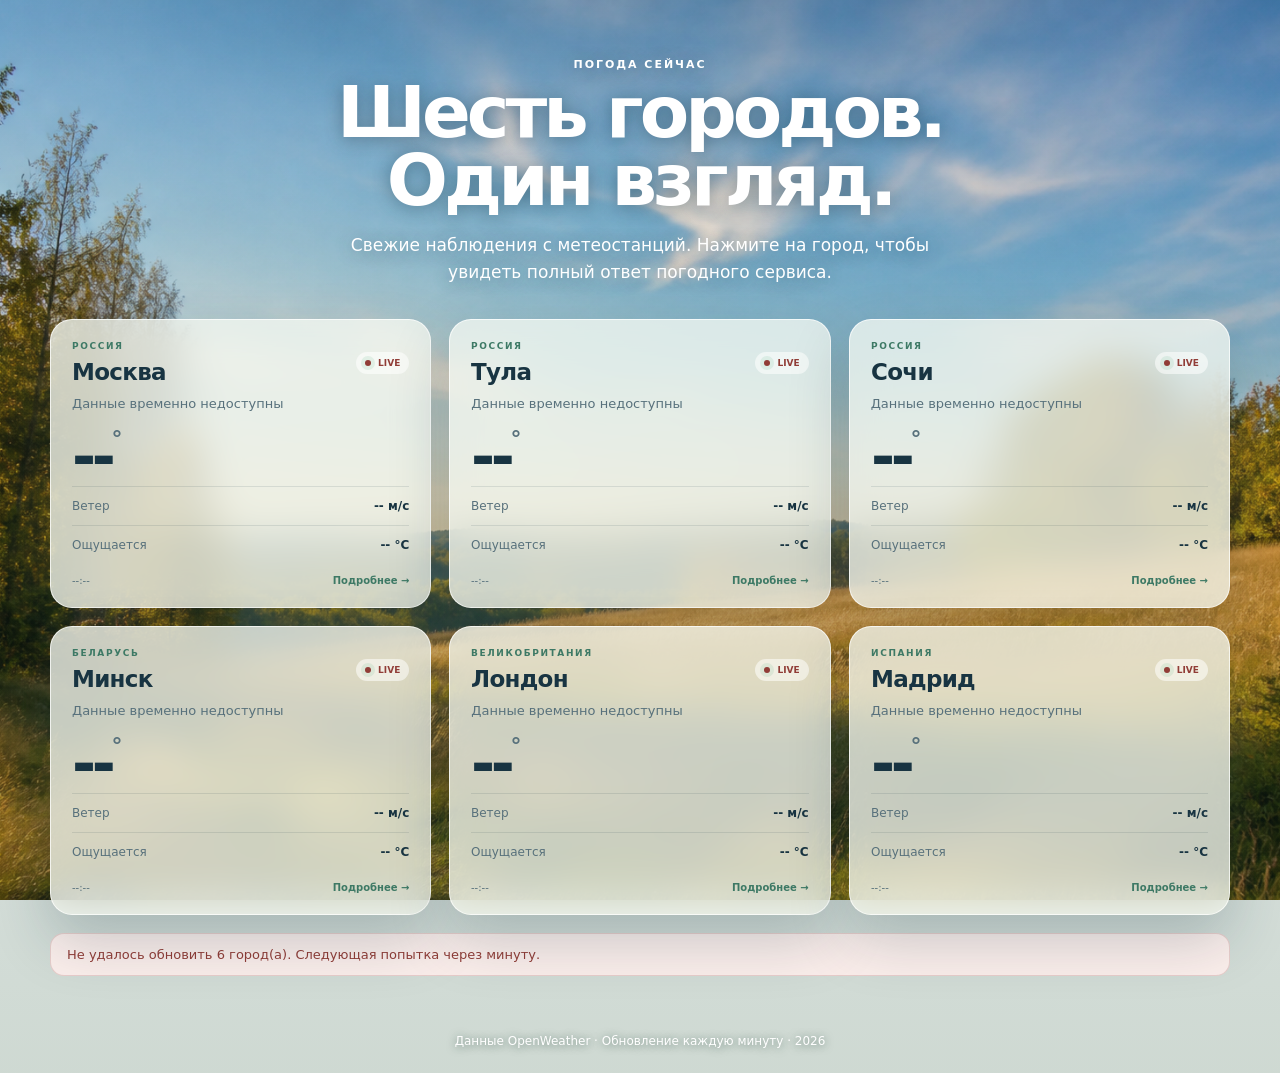
==== commit 2b2f15da: "small fix on weather project" ====
--- a/index.html
+++ b/index.html
@@ -1,321 +1 @@
-﻿<!doctype html>
-<html lang="ru">
-<head>
-  <meta charset="utf-8">
-  <meta name="viewport" content="width=device-width, initial-scale=1">
-  <meta name="theme-color" content="#77acd2">
-  <title>Погода в городах Европы</title>
-  <style>
-    :root {
-      color-scheme: light;
-      --ink: #193140;
-      --muted: #536d79;
-      --glass: rgba(238, 246, 239, 0.74);
-      --glass-strong: rgba(248, 251, 246, 0.86);
-      --line: rgba(255, 255, 255, 0.68);
-      --shadow: 0 22px 55px rgba(29, 64, 75, 0.24);
-      --accent: #467c69;
-      --error: #8e352f;
-    }
-
-    * { box-sizing: border-box; }
-
-    html { min-width: 320px; }
-
-    body {
-      min-height: 100vh;
-      margin: 0;
-      display: flex;
-      flex-direction: column;
-      color: var(--ink);
-      font-family: Inter, ui-sans-serif, system-ui, -apple-system, BlinkMacSystemFont, "Segoe UI", sans-serif;
-      background:
-        linear-gradient(180deg, rgba(52, 119, 164, 0.06), rgba(47, 93, 56, 0.18)),
-        url("late-summer-landscape.png") center / cover fixed;
-    }
-
-    .page {
-      width: min(1180px, calc(100% - 40px));
-      margin: auto;
-      padding: 52px 0 36px;
-    }
-
-    .hero {
-      margin: 0 auto 30px;
-      text-align: center;
-      color: #fff;
-      text-shadow: 0 2px 16px rgba(28, 69, 91, 0.42);
-    }
-
-    .eyebrow {
-      margin: 0 0 8px;
-      font-size: 12px;
-      font-weight: 800;
-      letter-spacing: 0.2em;
-      text-transform: uppercase;
-    }
-
-    h1 {
-      margin: 0;
-      font-size: clamp(32px, 5vw, 58px);
-      line-height: 1;
-      letter-spacing: -0.045em;
-    }
-
-    .hero__text {
-      max-width: 610px;
-      margin: 14px auto 0;
-      font-size: clamp(15px, 2vw, 18px);
-      line-height: 1.55;
-    }
-
-    .weather-grid {
-      display: grid;
-      grid-template-columns: repeat(3, minmax(0, 1fr));
-      gap: 18px;
-    }
-
-    .weather-card {
-      min-width: 0;
-      padding: 19px;
-      overflow: hidden;
-      border: 1px solid var(--line);
-      border-radius: 19px;
-      background: var(--glass);
-      box-shadow: var(--shadow);
-      backdrop-filter: blur(17px) saturate(115%);
-      -webkit-backdrop-filter: blur(17px) saturate(115%);
-    }
-
-    .weather-card:nth-child(2) { background: rgba(233, 243, 235, 0.78); }
-    .weather-card:nth-child(3) { background: rgba(230, 241, 238, 0.77); }
-
-    .card__header,
-    .card__footer,
-    .metric-row {
-      display: flex;
-      align-items: center;
-      justify-content: space-between;
-      gap: 14px;
-    }
-
-    .city {
-      margin: 0;
-      font-size: 20px;
-      line-height: 1.1;
-      letter-spacing: -0.025em;
-    }
-
-    .live {
-      flex: 0 0 auto;
-      padding: 6px 8px;
-      border: 1px solid rgba(70, 124, 105, 0.2);
-      border-radius: 999px;
-      background: rgba(255, 255, 255, 0.46);
-      color: var(--accent);
-      font-size: 9px;
-      font-weight: 800;
-      letter-spacing: 0.08em;
-      text-transform: uppercase;
-    }
-
-    .description {
-      min-height: 18px;
-      margin: 7px 0 19px;
-      color: var(--muted);
-      font-size: 12px;
-    }
-
-    .temperature {
-      margin: 0 0 18px;
-      font-size: clamp(42px, 4.8vw, 58px);
-      font-weight: 650;
-      line-height: 0.92;
-      letter-spacing: -0.07em;
-    }
-
-    .temperature__unit {
-      margin-left: 3px;
-      color: var(--muted);
-      font-size: 19px;
-      font-weight: 500;
-      vertical-align: top;
-      letter-spacing: -0.02em;
-    }
-
-    .metric-row {
-      padding: 11px 0;
-      border-top: 1px solid rgba(25, 49, 64, 0.1);
-    }
-
-    .metric-label { color: var(--muted); font-size: 11px; }
-    .metric-value { font-size: 12px; font-weight: 750; }
-
-    .card__footer {
-      margin-top: 10px;
-      color: var(--muted);
-      font-size: 9px;
-    }
-
-    .error {
-      display: none;
-      margin: 18px 0 0;
-      padding: 12px 16px;
-      border: 1px solid rgba(142, 53, 47, 0.16);
-      border-radius: 14px;
-      background: rgba(255, 239, 237, 0.87);
-      color: var(--error);
-      font-size: 13px;
-      line-height: 1.4;
-    }
-
-    .error.is-visible { display: block; }
-
-    footer {
-      padding: 18px 20px 24px;
-      color: rgba(255, 255, 255, 0.94);
-      font-size: 13px;
-      text-align: center;
-      text-shadow: 0 1px 8px rgba(16, 53, 43, 0.55);
-    }
-
-    @media (max-width: 880px) {
-      body { background-attachment: scroll; }
-      .page { width: min(720px, calc(100% - 32px)); padding-top: 38px; }
-      .weather-grid { grid-template-columns: repeat(2, minmax(0, 1fr)); }
-    }
-
-    @media (max-width: 560px) {
-      .page { width: calc(100% - 24px); padding-top: 28px; }
-      .hero { margin-bottom: 22px; }
-      .weather-grid { grid-template-columns: 1fr; }
-      .weather-card { border-radius: 20px; }
-    }
-
-
-    @media (prefers-reduced-motion: reduce) {
-      *, *::before, *::after { scroll-behavior: auto !important; }
-    }
-  </style>
-</head>
-<body>
-  <main class="page">
-    <header class="hero">
-      <p class="eyebrow">Погода сейчас</p>
-    </header>
-
-    <section class="weather-grid" id="weatherGrid" aria-label="Погода в Москве, Туле, Сочи, Минске, Лондоне и Мадриде"></section>
-    <p class="error" id="globalError" role="status"></p>
-  </main>
-
-  <footer>Все права защищены. 2026</footer>
-
-  <template id="weatherCardTemplate">
-    <article class="weather-card">
-      <header class="card__header">
-        <h2 class="city"></h2>
-        <span class="live">Live</span>
-      </header>
-      <p class="description">Загрузка данных…</p>
-      <p class="temperature"><span class="temperature__value">--</span><span class="temperature__unit">°C</span></p>
-      <div class="metric-row">
-        <span class="metric-label">Скорость ветра</span>
-        <span class="metric-value"><span class="wind">--</span> м/с</span>
-      </div>
-      <div class="metric-row">
-        <span class="metric-label">Ощущается как</span>
-        <span class="metric-value"><span class="feels-like">--</span> °C</span>
-      </div>
-      <div class="card__footer">
-        <span>Обновление каждую минуту</span>
-        <time class="updated">--:--</time>
-      </div>
-    </article>
-  </template>
-
-  <script>
-    const apiToken = 'ba23e3e7888484e7a26b57b215d65200';
-    const cities = [
-      { name: 'Москва', query: 'Moscow,RU' },
-      { name: 'Тула', query: 'Tula,RU' },
-      { name: 'Сочи', query: 'Sochi,RU' },
-      { name: 'Минск', query: 'Minsk,BY' },
-      { name: 'Лондон', query: 'London,GB' },
-      { name: 'Мадрид', query: 'Madrid,ES' }
-    ];
-    const updateIntervalMs = 60 * 1000;
-    const grid = document.getElementById('weatherGrid');
-    const template = document.getElementById('weatherCardTemplate');
-    const globalError = document.getElementById('globalError');
-
-    const cards = new Map();
-
-    function formatNumber(value) {
-      return Number.isFinite(value)
-        ? new Intl.NumberFormat('ru-RU', { maximumFractionDigits: 1 }).format(value)
-        : '--';
-    }
-
-    function formatTime(date) {
-      return new Intl.DateTimeFormat('ru-RU', {
-        hour: '2-digit',
-        minute: '2-digit'
-      }).format(date);
-    }
-
-    function capitalize(text) {
-      return text ? text.charAt(0).toUpperCase() + text.slice(1) : 'Данные получены';
-    }
-
-    function createCards() {
-      cities.forEach((city) => {
-        const card = template.content.firstElementChild.cloneNode(true);
-        card.querySelector('.city').textContent = city.name;
-        grid.append(card);
-        cards.set(city.query, card);
-      });
-    }
-
-    function renderCity(city, data) {
-      const card = cards.get(city.query);
-      card.querySelector('.description').textContent = capitalize(data.weather?.[0]?.description);
-      card.querySelector('.temperature__value').textContent = formatNumber(data.main?.temp);
-      card.querySelector('.wind').textContent = formatNumber(data.wind?.speed);
-      card.querySelector('.feels-like').textContent = formatNumber(data.main?.feels_like);
-      card.querySelector('.updated').textContent = formatTime(new Date());
-      card.querySelector('.live').textContent = 'Live';
-    }
-
-    function showCityError(city) {
-      const card = cards.get(city.query);
-      card.querySelector('.description').textContent = 'Не удалось обновить данные';
-      card.querySelector('.live').textContent = 'Нет связи';
-    }
-
-    async function loadCity(city) {
-      const url = `https://api.openweathermap.org/data/2.5/weather?q=${encodeURIComponent(city.query)}&appid=${apiToken}&units=metric&lang=ru`;
-      const response = await fetch(url);
-      if (!response.ok) throw new Error(`${city.name}: ${response.status}`);
-      renderCity(city, await response.json());
-    }
-
-    async function loadWeather() {
-      globalError.classList.remove('is-visible');
-      const results = await Promise.allSettled(cities.map(loadCity));
-      const failed = results
-        .map((result, index) => ({ result, city: cities[index] }))
-        .filter(({ result }) => result.status === 'rejected');
-
-      failed.forEach(({ city }) => showCityError(city));
-      if (failed.length) {
-        globalError.textContent = `Не удалось получить свежие данные: ${failed.map(({ city }) => city.name).join(', ')}. Повторим попытку через минуту.`;
-        globalError.classList.add('is-visible');
-      }
-    }
-
-    createCards();
-    loadWeather();
-    setInterval(loadWeather, updateIntervalMs);
-  </script>
-</body>
-</html>+﻿<!doctype html><html lang="ru"><head><meta charset="utf-8"><meta name="viewport" content="width=device-width,initial-scale=1"><meta name="theme-color" content="#76a6c6"><title>Погода в городах Европы</title><link rel="stylesheet" href="styles.css"></head><body><main class="page"><header class="hero"><p class="eyebrow">Погода сейчас</p><h1>Шесть городов.<br>Один взгляд.</h1><p>Свежие наблюдения с метеостанций. Нажмите на город, чтобы увидеть полный ответ погодного сервиса.</p></header><section class="weather-grid" id="weatherGrid" aria-label="Погода в выбранных городах"></section><p class="error" id="globalError" role="status"></p></main><footer>Данные OpenWeather · Обновление каждую минуту · 2026</footer><template id="weatherCardTemplate"><a class="weather-card" href="weather.html"><header class="card-head"><div><p class="country"></p><h2 class="city"></h2></div><span class="live"><i></i> Live</span></header><p class="description">Загрузка данных…</p><div class="temperature-line"><p class="temperature"><span class="temperature-value">--</span><small>°</small></p><span class="weather-icon"></span></div><div class="metric-row"><span>Ветер</span><strong><b class="wind">--</b> м/с</strong></div><div class="metric-row"><span>Ощущается</span><strong><b class="feels">--</b> °C</strong></div><div class="card-footer"><time class="updated">--:--</time><span>Подробнее →</span></div></a></template><script src="weather-api.js"></script><script src="app.js"></script></body></html>
--- a/styles.css
+++ b/styles.css
@@ -0,0 +1,5 @@
+﻿:root{color-scheme:light;--ink:#183442;--muted:#58717c;--glass:rgba(242,248,241,.78);--line:rgba(255,255,255,.72);--accent:#3d7965;--error:#913d37;--shadow:0 24px 60px rgba(22,54,65,.23)}*{box-sizing:border-box}html{min-width:320px}body{min-height:100vh;margin:0;display:flex;flex-direction:column;color:var(--ink);font-family:Inter,ui-sans-serif,system-ui,-apple-system,"Segoe UI",sans-serif;background:linear-gradient(180deg,rgba(39,99,141,.09),rgba(34,82,51,.22)),url("late-summer-landscape.png") center/cover fixed}.page{width:min(1180px,calc(100% - 40px));margin:auto;padding:58px 0 40px}.hero{max-width:760px;margin:0 auto 34px;text-align:center;color:white;text-shadow:0 2px 18px rgba(24,58,74,.45)}.eyebrow,.country{margin:0 0 8px;font-size:11px;font-weight:800;letter-spacing:.18em;text-transform:uppercase}.hero h1,.detail-hero h1{margin:0;font-size:clamp(40px,6vw,72px);line-height:.94;letter-spacing:-.055em}.hero>p:last-child{max-width:620px;margin:18px auto 0;font-size:17px;line-height:1.55}.weather-grid{display:grid;grid-template-columns:repeat(3,minmax(0,1fr));gap:18px}.weather-card{min-width:0;padding:21px;color:inherit;text-decoration:none;overflow:hidden;border:1px solid var(--line);border-radius:22px;background:var(--glass);box-shadow:var(--shadow);backdrop-filter:blur(18px) saturate(115%);transition:transform .22s ease,box-shadow .22s ease,border-color .22s}.weather-card:hover,.weather-card:focus-visible{transform:translateY(-5px);box-shadow:0 30px 70px rgba(22,54,65,.32);border-color:white;outline:none}.card-head,.temperature-line,.metric-row,.card-footer,.detail-nav,.section-heading,.sun-times{display:flex;align-items:center;justify-content:space-between;gap:14px}.country{color:var(--accent);font-size:9px}.city{margin:0;font-size:23px;letter-spacing:-.03em}.live{padding:6px 9px;border-radius:99px;background:rgba(255,255,255,.55);color:var(--accent);font-size:9px;font-weight:800;text-transform:uppercase}.live i{display:inline-block;width:6px;height:6px;margin-right:4px;border-radius:50%;background:#46a477;box-shadow:0 0 0 4px rgba(70,164,119,.12)}.description{min-height:20px;margin:11px 0 12px;color:var(--muted);font-size:13px}.temperature{margin:0;font-size:58px;font-weight:650;line-height:1;letter-spacing:-.075em}.temperature small{font-size:22px;color:var(--muted);vertical-align:top}.weather-icon{font-size:42px;color:var(--accent)}.metric-row{padding:12px 0;border-top:1px solid rgba(24,52,66,.11);font-size:12px}.metric-row span{color:var(--muted)}.metric-row b{font-size:inherit}.card-footer{margin-top:11px;color:var(--muted);font-size:10px}.card-footer span{color:var(--accent);font-weight:800}.offline .live{color:var(--error)}.offline .live i{background:var(--error)}.error{display:none;margin:18px 0 0;padding:13px 16px;border:1px solid rgba(145,61,55,.18);border-radius:14px;background:rgba(255,240,238,.9);color:var(--error);font-size:13px}.error.visible{display:block}footer{padding:18px 20px 25px;color:white;text-align:center;font-size:12px;text-shadow:0 1px 8px rgba(16,53,43,.6)}
+.detail-page{padding-top:30px}.detail-nav{margin-bottom:46px;color:rgba(255,255,255,.88);font-size:12px}.back{padding:9px 13px;border:1px solid rgba(255,255,255,.45);border-radius:99px;color:white;text-decoration:none;background:rgba(20,55,67,.14);backdrop-filter:blur(10px)}.back:hover{background:rgba(255,255,255,.2)}.detail-hero{display:flex;align-items:flex-end;justify-content:space-between;gap:30px;margin-bottom:40px;color:white;text-shadow:0 2px 18px rgba(24,58,74,.45)}.detail-hero p:last-child{margin:14px 0 0;font-size:18px}.detail-temperature{white-space:nowrap;font-size:clamp(76px,12vw,148px);font-weight:500;line-height:.74;letter-spacing:-.09em}.detail-temperature small{font-size:.23em;vertical-align:top;letter-spacing:0}.detail-layout{display:grid;grid-template-columns:minmax(0,2fr) minmax(260px,1fr);gap:18px}.metrics-panel,.sun-panel,.json-panel{border:1px solid var(--line);border-radius:24px;background:rgba(246,250,244,.87);box-shadow:var(--shadow);backdrop-filter:blur(20px)}.metrics-panel,.sun-panel{padding:25px}.section-heading{margin-bottom:20px}.section-heading h2,.sun-panel h2{margin:0;font-size:27px;letter-spacing:-.04em}.dark{color:var(--accent)}.refresh{padding:9px 14px;border:1px solid rgba(61,121,101,.22);border-radius:99px;background:white;color:var(--accent);font:inherit;font-size:11px;font-weight:800;cursor:pointer}.refresh:disabled{opacity:.55}.metric-grid{display:grid;grid-template-columns:repeat(2,minmax(0,1fr));gap:1px;background:rgba(24,52,66,.1)}.detail-metric{min-height:126px;padding:18px;background:rgba(246,250,244,.98)}.detail-metric>span,.detail-metric small,.sun-times span,.location span{display:block;color:var(--muted);font-size:11px}.detail-metric strong{display:block;margin:13px 0 7px;font-size:25px;letter-spacing:-.035em}.sun-track{position:relative;height:70px;margin:30px 0 10px;overflow:hidden;border-top:2px dashed rgba(61,121,101,.28);border-radius:50%}.sun-track i{position:absolute;top:-8px;left:48%;width:16px;height:16px;border-radius:50%;background:#eebc57;box-shadow:0 0 20px #eebc57}.sun-times strong{display:block;margin-top:4px;font-size:18px}.sun-times div:last-child{text-align:right}.location{margin-top:30px;padding-top:18px;border-top:1px solid rgba(24,52,66,.11)}.location strong{display:block;margin-top:7px}.json-panel{margin-top:18px;overflow:hidden}.json-panel summary{display:flex;align-items:center;justify-content:space-between;padding:21px 25px;cursor:pointer;font-size:15px;font-weight:800}.json-panel summary small{display:block;margin-bottom:3px;color:var(--accent);font-size:9px;letter-spacing:.15em;text-transform:uppercase}.json-panel summary b{color:var(--muted);font-size:10px}.json-panel pre{max-height:520px;margin:0;padding:24px;overflow:auto;background:#142a32;color:#d6e7de;font:12px/1.65 ui-monospace,SFMono-Regular,Consolas,monospace}.json-panel code{font:inherit}
+[hidden]{display:none!important}@media(max-width:880px){body{background-attachment:scroll}.weather-grid{grid-template-columns:repeat(2,minmax(0,1fr))}.detail-layout{grid-template-columns:1fr}.detail-hero{align-items:center}}@media(max-width:580px){.page{width:calc(100% - 24px);padding-top:28px}.hero h1{font-size:40px}.weather-grid{grid-template-columns:1fr}.detail-nav{margin-bottom:34px}.detail-nav span{max-width:150px;text-align:right}.detail-hero{display:block}.detail-temperature{margin-top:35px;font-size:92px}.metric-grid{grid-template-columns:1fr}.detail-metric{min-height:108px}.metrics-panel,.sun-panel{padding:19px}}@media(prefers-reduced-motion:reduce){*{scroll-behavior:auto!important;transition:none!important}}
+
+.city-story{display:grid;grid-template-columns:150px 1fr;gap:34px;margin-top:18px;padding:36px;border:1px solid var(--line);border-radius:24px;background:rgba(246,250,244,.9);box-shadow:var(--shadow);backdrop-filter:blur(20px)}.story-number{color:rgba(61,121,101,.18);font-size:88px;font-weight:700;line-height:.85;letter-spacing:-.08em}.story-copy h2{margin:0 0 14px;font-size:clamp(28px,4vw,44px);letter-spacing:-.045em}.story-copy>p:not(.eyebrow){max-width:760px;margin:0;color:var(--muted);font-size:16px;line-height:1.7}.fact-list{display:flex;flex-wrap:wrap;gap:9px;margin-top:24px}.fact-list span{padding:9px 13px;border:1px solid rgba(61,121,101,.16);border-radius:99px;background:rgba(255,255,255,.65);color:var(--accent);font-size:11px;font-weight:700}.fact-list b{margin-right:7px;color:rgba(61,121,101,.48);font-size:9px}@media(max-width:580px){.city-story{grid-template-columns:1fr;gap:12px;padding:24px 19px}.story-number{font-size:54px}.story-copy>p:not(.eyebrow){font-size:14px}}
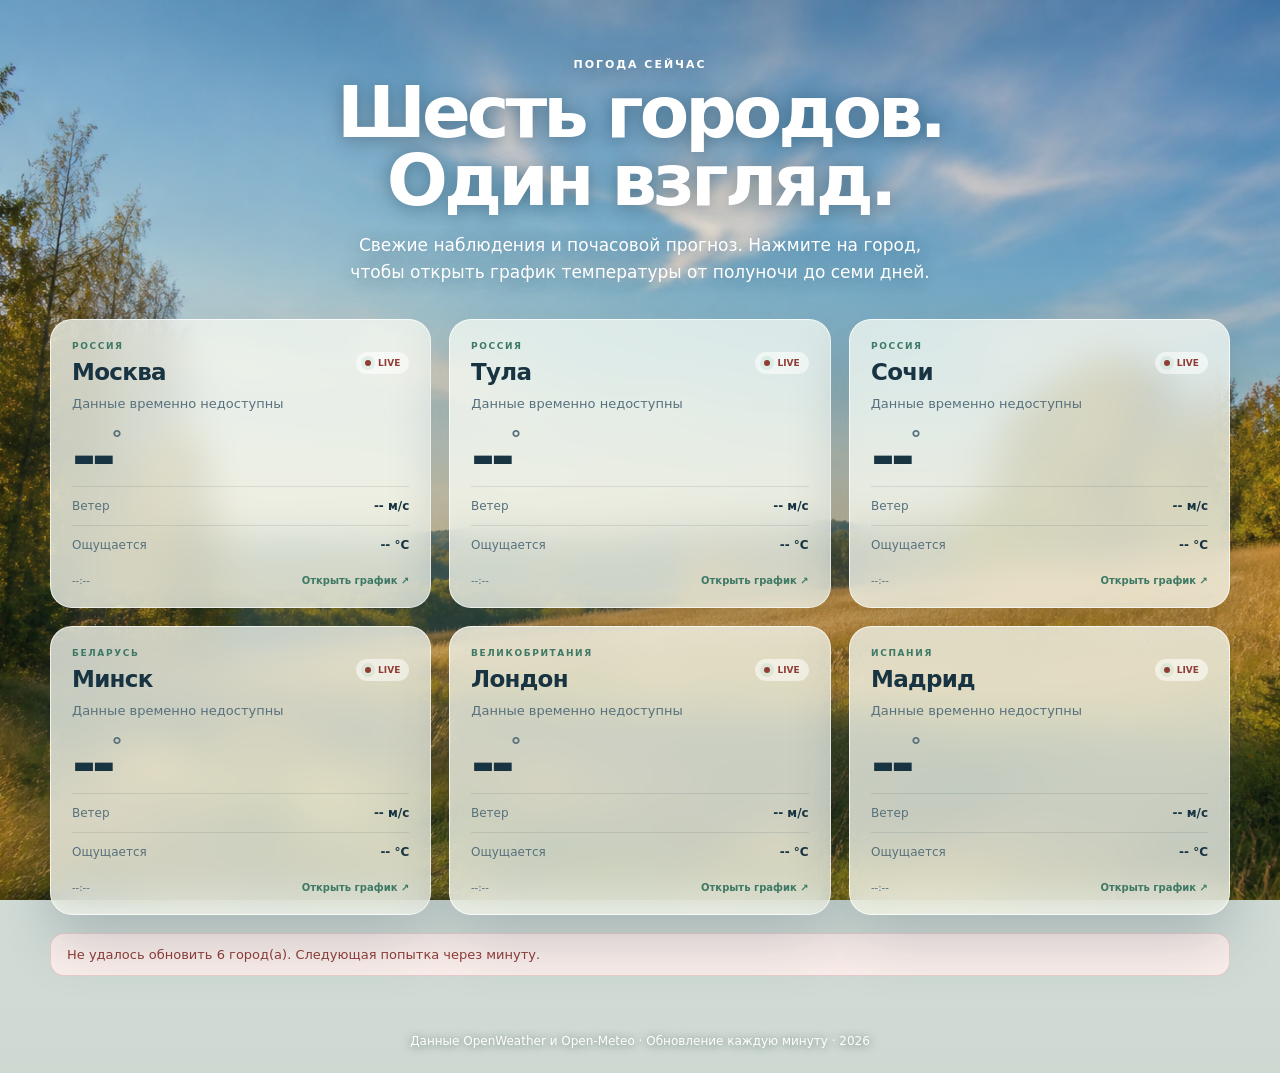
==== commit 40277788: "feat: add hourly forecast chart" ====
--- a/index.html
+++ b/index.html
@@ -1 +1,70 @@
-﻿<!doctype html><html lang="ru"><head><meta charset="utf-8"><meta name="viewport" content="width=device-width,initial-scale=1"><meta name="theme-color" content="#76a6c6"><title>Погода в городах Европы</title><link rel="stylesheet" href="styles.css"></head><body><main class="page"><header class="hero"><p class="eyebrow">Погода сейчас</p><h1>Шесть городов.<br>Один взгляд.</h1><p>Свежие наблюдения с метеостанций. Нажмите на город, чтобы увидеть полный ответ погодного сервиса.</p></header><section class="weather-grid" id="weatherGrid" aria-label="Погода в выбранных городах"></section><p class="error" id="globalError" role="status"></p></main><footer>Данные OpenWeather · Обновление каждую минуту · 2026</footer><template id="weatherCardTemplate"><a class="weather-card" href="weather.html"><header class="card-head"><div><p class="country"></p><h2 class="city"></h2></div><span class="live"><i></i> Live</span></header><p class="description">Загрузка данных…</p><div class="temperature-line"><p class="temperature"><span class="temperature-value">--</span><small>°</small></p><span class="weather-icon"></span></div><div class="metric-row"><span>Ветер</span><strong><b class="wind">--</b> м/с</strong></div><div class="metric-row"><span>Ощущается</span><strong><b class="feels">--</b> °C</strong></div><div class="card-footer"><time class="updated">--:--</time><span>Подробнее →</span></div></a></template><script src="weather-api.js"></script><script src="app.js"></script></body></html>
+<!doctype html>
+<html lang="ru">
+<head>
+  <meta charset="utf-8">
+  <meta name="viewport" content="width=device-width,initial-scale=1">
+  <meta name="theme-color" content="#76a6c6">
+  <title>Погода в городах Европы</title>
+  <link rel="stylesheet" href="styles.css?v=20260911-2">
+</head>
+<body>
+  <main class="page">
+    <header class="hero">
+      <p class="eyebrow">Погода сейчас</p>
+      <h1>Шесть городов.<br>Один взгляд.</h1>
+      <p>Свежие наблюдения и почасовой прогноз. Нажмите на город, чтобы открыть график температуры от полуночи до семи дней.</p>
+    </header>
+    <section class="weather-grid" id="weatherGrid" aria-label="Погода в выбранных городах"></section>
+    <p class="error" id="globalError" role="status"></p>
+  </main>
+  <footer>Данные OpenWeather и Open-Meteo · Обновление каждую минуту · 2026</footer>
+
+  <template id="weatherCardTemplate">
+    <button class="weather-card" type="button">
+      <header class="card-head">
+        <div><p class="country"></p><h2 class="city"></h2></div>
+        <span class="live"><i></i> Live</span>
+      </header>
+      <p class="description">Загрузка данных…</p>
+      <div class="temperature-line">
+        <p class="temperature"><span class="temperature-value">--</span><small>°</small></p>
+        <span class="weather-icon"></span>
+      </div>
+      <div class="metric-row"><span>Ветер</span><strong><b class="wind">--</b> м/с</strong></div>
+      <div class="metric-row"><span>Ощущается</span><strong><b class="feels">--</b> °C</strong></div>
+      <div class="card-footer"><time class="updated">--:--</time><span>Открыть график ↗</span></div>
+    </button>
+  </template>
+
+  <dialog class="forecast-dialog" id="forecastDialog" aria-labelledby="chartTitle">
+    <div class="forecast-shell">
+      <header class="forecast-head">
+        <div>
+          <p class="eyebrow dark" id="chartCountry">Почасовой прогноз</p>
+          <h2 id="chartTitle">Температура</h2>
+          <p id="chartSummary">Загружаем данные…</p>
+        </div>
+        <button class="dialog-close" id="dialogClose" type="button" aria-label="Закрыть график">×</button>
+      </header>
+      <div class="range-switcher" id="rangeSwitcher" aria-label="Период графика">
+        <button type="button" data-days="1" class="active">Сегодня</button>
+        <button type="button" data-days="3">3 дня</button>
+        <button type="button" data-days="7">7 дней</button>
+      </div>
+      <div class="chart-wrap" id="chartWrap">
+        <div class="chart-loading" id="chartLoading">Строим прогноз от 00:00…</div>
+        <canvas id="temperatureChart" role="img" aria-label="График температуры"></canvas>
+      </div>
+      <div class="chart-legend">
+        <span><i></i> Температура, °C</span>
+        <span id="chartRange">Сегодня с 00:00</span>
+      </div>
+      <p class="error" id="chartError" role="alert"></p>
+      <a class="detail-link" id="detailLink" href="weather.html">Все показатели города →</a>
+    </div>
+  </dialog>
+
+  <script src="weather-api.js"></script>
+  <script src="app.js?v=20260911-2"></script>
+</body>
+</html>
--- a/styles.css
+++ b/styles.css
@@ -1,5 +1,44 @@
-﻿:root{color-scheme:light;--ink:#183442;--muted:#58717c;--glass:rgba(242,248,241,.78);--line:rgba(255,255,255,.72);--accent:#3d7965;--error:#913d37;--shadow:0 24px 60px rgba(22,54,65,.23)}*{box-sizing:border-box}html{min-width:320px}body{min-height:100vh;margin:0;display:flex;flex-direction:column;color:var(--ink);font-family:Inter,ui-sans-serif,system-ui,-apple-system,"Segoe UI",sans-serif;background:linear-gradient(180deg,rgba(39,99,141,.09),rgba(34,82,51,.22)),url("late-summer-landscape.png") center/cover fixed}.page{width:min(1180px,calc(100% - 40px));margin:auto;padding:58px 0 40px}.hero{max-width:760px;margin:0 auto 34px;text-align:center;color:white;text-shadow:0 2px 18px rgba(24,58,74,.45)}.eyebrow,.country{margin:0 0 8px;font-size:11px;font-weight:800;letter-spacing:.18em;text-transform:uppercase}.hero h1,.detail-hero h1{margin:0;font-size:clamp(40px,6vw,72px);line-height:.94;letter-spacing:-.055em}.hero>p:last-child{max-width:620px;margin:18px auto 0;font-size:17px;line-height:1.55}.weather-grid{display:grid;grid-template-columns:repeat(3,minmax(0,1fr));gap:18px}.weather-card{min-width:0;padding:21px;color:inherit;text-decoration:none;overflow:hidden;border:1px solid var(--line);border-radius:22px;background:var(--glass);box-shadow:var(--shadow);backdrop-filter:blur(18px) saturate(115%);transition:transform .22s ease,box-shadow .22s ease,border-color .22s}.weather-card:hover,.weather-card:focus-visible{transform:translateY(-5px);box-shadow:0 30px 70px rgba(22,54,65,.32);border-color:white;outline:none}.card-head,.temperature-line,.metric-row,.card-footer,.detail-nav,.section-heading,.sun-times{display:flex;align-items:center;justify-content:space-between;gap:14px}.country{color:var(--accent);font-size:9px}.city{margin:0;font-size:23px;letter-spacing:-.03em}.live{padding:6px 9px;border-radius:99px;background:rgba(255,255,255,.55);color:var(--accent);font-size:9px;font-weight:800;text-transform:uppercase}.live i{display:inline-block;width:6px;height:6px;margin-right:4px;border-radius:50%;background:#46a477;box-shadow:0 0 0 4px rgba(70,164,119,.12)}.description{min-height:20px;margin:11px 0 12px;color:var(--muted);font-size:13px}.temperature{margin:0;font-size:58px;font-weight:650;line-height:1;letter-spacing:-.075em}.temperature small{font-size:22px;color:var(--muted);vertical-align:top}.weather-icon{font-size:42px;color:var(--accent)}.metric-row{padding:12px 0;border-top:1px solid rgba(24,52,66,.11);font-size:12px}.metric-row span{color:var(--muted)}.metric-row b{font-size:inherit}.card-footer{margin-top:11px;color:var(--muted);font-size:10px}.card-footer span{color:var(--accent);font-weight:800}.offline .live{color:var(--error)}.offline .live i{background:var(--error)}.error{display:none;margin:18px 0 0;padding:13px 16px;border:1px solid rgba(145,61,55,.18);border-radius:14px;background:rgba(255,240,238,.9);color:var(--error);font-size:13px}.error.visible{display:block}footer{padding:18px 20px 25px;color:white;text-align:center;font-size:12px;text-shadow:0 1px 8px rgba(16,53,43,.6)}
+:root{color-scheme:light;--ink:#183442;--muted:#58717c;--glass:rgba(242,248,241,.78);--line:rgba(255,255,255,.72);--accent:#3d7965;--error:#913d37;--shadow:0 24px 60px rgba(22,54,65,.23)}*{box-sizing:border-box}html{min-width:320px}body{min-height:100vh;margin:0;display:flex;flex-direction:column;color:var(--ink);font-family:Inter,ui-sans-serif,system-ui,-apple-system,"Segoe UI",sans-serif;background:linear-gradient(180deg,rgba(39,99,141,.09),rgba(34,82,51,.22)),url("late-summer-landscape.png") center/cover fixed}.page{width:min(1180px,calc(100% - 40px));margin:auto;padding:58px 0 40px}.hero{max-width:760px;margin:0 auto 34px;text-align:center;color:white;text-shadow:0 2px 18px rgba(24,58,74,.45)}.eyebrow,.country{margin:0 0 8px;font-size:11px;font-weight:800;letter-spacing:.18em;text-transform:uppercase}.hero h1,.detail-hero h1{margin:0;font-size:clamp(40px,6vw,72px);line-height:.94;letter-spacing:-.055em}.hero>p:last-child{max-width:620px;margin:18px auto 0;font-size:17px;line-height:1.55}.weather-grid{display:grid;grid-template-columns:repeat(3,minmax(0,1fr));gap:18px}.weather-card{min-width:0;padding:21px;color:inherit;text-decoration:none;overflow:hidden;border:1px solid var(--line);border-radius:22px;background:var(--glass);box-shadow:var(--shadow);backdrop-filter:blur(18px) saturate(115%);transition:transform .22s ease,box-shadow .22s ease,border-color .22s}.weather-card:hover,.weather-card:focus-visible{transform:translateY(-5px);box-shadow:0 30px 70px rgba(22,54,65,.32);border-color:white;outline:none}.card-head,.temperature-line,.metric-row,.card-footer,.detail-nav,.section-heading,.sun-times{display:flex;align-items:center;justify-content:space-between;gap:14px}.country{color:var(--accent);font-size:9px}.city{margin:0;font-size:23px;letter-spacing:-.03em}.live{padding:6px 9px;border-radius:99px;background:rgba(255,255,255,.55);color:var(--accent);font-size:9px;font-weight:800;text-transform:uppercase}.live i{display:inline-block;width:6px;height:6px;margin-right:4px;border-radius:50%;background:#46a477;box-shadow:0 0 0 4px rgba(70,164,119,.12)}.description{min-height:20px;margin:11px 0 12px;color:var(--muted);font-size:13px}.temperature{margin:0;font-size:58px;font-weight:650;line-height:1;letter-spacing:-.075em}.temperature small{font-size:22px;color:var(--muted);vertical-align:top}.weather-icon{font-size:42px;color:var(--accent)}.metric-row{padding:12px 0;border-top:1px solid rgba(24,52,66,.11);font-size:12px}.metric-row span{color:var(--muted)}.metric-row b{font-size:inherit}.card-footer{margin-top:11px;color:var(--muted);font-size:10px}.card-footer span{color:var(--accent);font-weight:800}.offline .live{color:var(--error)}.offline .live i{background:var(--error)}.error{display:none;margin:18px 0 0;padding:13px 16px;border:1px solid rgba(145,61,55,.18);border-radius:14px;background:rgba(255,240,238,.9);color:var(--error);font-size:13px}.error.visible{display:block}footer{padding:18px 20px 25px;color:white;text-align:center;font-size:12px;text-shadow:0 1px 8px rgba(16,53,43,.6)}
 .detail-page{padding-top:30px}.detail-nav{margin-bottom:46px;color:rgba(255,255,255,.88);font-size:12px}.back{padding:9px 13px;border:1px solid rgba(255,255,255,.45);border-radius:99px;color:white;text-decoration:none;background:rgba(20,55,67,.14);backdrop-filter:blur(10px)}.back:hover{background:rgba(255,255,255,.2)}.detail-hero{display:flex;align-items:flex-end;justify-content:space-between;gap:30px;margin-bottom:40px;color:white;text-shadow:0 2px 18px rgba(24,58,74,.45)}.detail-hero p:last-child{margin:14px 0 0;font-size:18px}.detail-temperature{white-space:nowrap;font-size:clamp(76px,12vw,148px);font-weight:500;line-height:.74;letter-spacing:-.09em}.detail-temperature small{font-size:.23em;vertical-align:top;letter-spacing:0}.detail-layout{display:grid;grid-template-columns:minmax(0,2fr) minmax(260px,1fr);gap:18px}.metrics-panel,.sun-panel,.json-panel{border:1px solid var(--line);border-radius:24px;background:rgba(246,250,244,.87);box-shadow:var(--shadow);backdrop-filter:blur(20px)}.metrics-panel,.sun-panel{padding:25px}.section-heading{margin-bottom:20px}.section-heading h2,.sun-panel h2{margin:0;font-size:27px;letter-spacing:-.04em}.dark{color:var(--accent)}.refresh{padding:9px 14px;border:1px solid rgba(61,121,101,.22);border-radius:99px;background:white;color:var(--accent);font:inherit;font-size:11px;font-weight:800;cursor:pointer}.refresh:disabled{opacity:.55}.metric-grid{display:grid;grid-template-columns:repeat(2,minmax(0,1fr));gap:1px;background:rgba(24,52,66,.1)}.detail-metric{min-height:126px;padding:18px;background:rgba(246,250,244,.98)}.detail-metric>span,.detail-metric small,.sun-times span,.location span{display:block;color:var(--muted);font-size:11px}.detail-metric strong{display:block;margin:13px 0 7px;font-size:25px;letter-spacing:-.035em}.sun-track{position:relative;height:70px;margin:30px 0 10px;overflow:hidden;border-top:2px dashed rgba(61,121,101,.28);border-radius:50%}.sun-track i{position:absolute;top:-8px;left:48%;width:16px;height:16px;border-radius:50%;background:#eebc57;box-shadow:0 0 20px #eebc57}.sun-times strong{display:block;margin-top:4px;font-size:18px}.sun-times div:last-child{text-align:right}.location{margin-top:30px;padding-top:18px;border-top:1px solid rgba(24,52,66,.11)}.location strong{display:block;margin-top:7px}.json-panel{margin-top:18px;overflow:hidden}.json-panel summary{display:flex;align-items:center;justify-content:space-between;padding:21px 25px;cursor:pointer;font-size:15px;font-weight:800}.json-panel summary small{display:block;margin-bottom:3px;color:var(--accent);font-size:9px;letter-spacing:.15em;text-transform:uppercase}.json-panel summary b{color:var(--muted);font-size:10px}.json-panel pre{max-height:520px;margin:0;padding:24px;overflow:auto;background:#142a32;color:#d6e7de;font:12px/1.65 ui-monospace,SFMono-Regular,Consolas,monospace}.json-panel code{font:inherit}
 [hidden]{display:none!important}@media(max-width:880px){body{background-attachment:scroll}.weather-grid{grid-template-columns:repeat(2,minmax(0,1fr))}.detail-layout{grid-template-columns:1fr}.detail-hero{align-items:center}}@media(max-width:580px){.page{width:calc(100% - 24px);padding-top:28px}.hero h1{font-size:40px}.weather-grid{grid-template-columns:1fr}.detail-nav{margin-bottom:34px}.detail-nav span{max-width:150px;text-align:right}.detail-hero{display:block}.detail-temperature{margin-top:35px;font-size:92px}.metric-grid{grid-template-columns:1fr}.detail-metric{min-height:108px}.metrics-panel,.sun-panel{padding:19px}}@media(prefers-reduced-motion:reduce){*{scroll-behavior:auto!important;transition:none!important}}
 
 .city-story{display:grid;grid-template-columns:150px 1fr;gap:34px;margin-top:18px;padding:36px;border:1px solid var(--line);border-radius:24px;background:rgba(246,250,244,.9);box-shadow:var(--shadow);backdrop-filter:blur(20px)}.story-number{color:rgba(61,121,101,.18);font-size:88px;font-weight:700;line-height:.85;letter-spacing:-.08em}.story-copy h2{margin:0 0 14px;font-size:clamp(28px,4vw,44px);letter-spacing:-.045em}.story-copy>p:not(.eyebrow){max-width:760px;margin:0;color:var(--muted);font-size:16px;line-height:1.7}.fact-list{display:flex;flex-wrap:wrap;gap:9px;margin-top:24px}.fact-list span{padding:9px 13px;border:1px solid rgba(61,121,101,.16);border-radius:99px;background:rgba(255,255,255,.65);color:var(--accent);font-size:11px;font-weight:700}.fact-list b{margin-right:7px;color:rgba(61,121,101,.48);font-size:9px}@media(max-width:580px){.city-story{grid-template-columns:1fr;gap:12px;padding:24px 19px}.story-number{font-size:54px}.story-copy>p:not(.eyebrow){font-size:14px}}
+
+/* Forecast chart */
+.weather-card{width:100%;font:inherit;text-align:left;cursor:pointer}
+.forecast-dialog{width:min(980px,calc(100% - 28px));max-width:none;padding:0;border:0;border-radius:28px;background:transparent;color:var(--ink);box-shadow:0 36px 100px rgba(14,40,52,.42)}
+.forecast-dialog::backdrop{background:rgba(10,32,43,.55);backdrop-filter:blur(8px)}
+.forecast-dialog.fallback-open{position:fixed;inset:0;z-index:1000;display:grid;width:100%;height:100%;max-height:none;margin:0;padding:14px;place-items:center;border-radius:0;background:rgba(10,32,43,.55);box-shadow:none}
+.forecast-dialog.fallback-open .forecast-shell{width:min(980px,100%);max-height:calc(100vh - 28px);overflow:auto}
+.forecast-shell{padding:30px;border:1px solid rgba(255,255,255,.88);border-radius:28px;background:rgba(246,250,244,.97)}
+.forecast-head{display:flex;align-items:flex-start;justify-content:space-between;gap:24px}
+.forecast-head h2{margin:0;font-size:clamp(34px,5vw,58px);line-height:1;letter-spacing:-.055em}
+.forecast-head p:last-child{margin:10px 0 0;color:var(--muted);font-size:14px}
+.dialog-close{flex:0 0 auto;width:42px;height:42px;padding:0;border:1px solid rgba(24,52,66,.12);border-radius:50%;background:white;color:var(--ink);font:300 29px/38px Inter,system-ui,sans-serif;cursor:pointer}
+.dialog-close:hover,.dialog-close:focus-visible{background:#eaf3eb;outline:2px solid rgba(61,121,101,.32);outline-offset:2px}
+.range-switcher{display:inline-flex;margin:25px 0 17px;padding:4px;border:1px solid rgba(24,52,66,.1);border-radius:99px;background:rgba(24,52,66,.055)}
+.range-switcher button{padding:9px 16px;border:0;border-radius:99px;background:transparent;color:var(--muted);font:700 12px/1 Inter,system-ui,sans-serif;cursor:pointer}
+.range-switcher button.active{background:white;color:var(--accent);box-shadow:0 3px 12px rgba(24,52,66,.12)}
+.range-switcher button:focus-visible{outline:2px solid var(--accent);outline-offset:1px}
+.chart-wrap{position:relative;width:100%;min-height:330px;overflow-x:auto;overflow-y:hidden;border:1px solid rgba(24,52,66,.1);border-radius:19px;background:rgba(255,255,255,.62);scrollbar-color:rgba(61,121,101,.35) transparent;scrollbar-width:thin}
+.chart-wrap canvas{display:block}
+.chart-loading{position:absolute;inset:0;display:grid;place-items:center;color:var(--muted);font-size:13px}
+.chart-loading[hidden]{display:none}
+.chart-legend{display:flex;align-items:center;justify-content:space-between;gap:18px;margin:13px 2px 0;color:var(--muted);font-size:11px}
+.chart-legend i{display:inline-block;width:19px;height:3px;margin:0 7px 3px 0;border-radius:99px;background:var(--accent);vertical-align:middle}
+.detail-link{display:inline-block;margin-top:22px;padding:11px 16px;border-radius:99px;background:var(--accent);color:white;text-decoration:none;font-size:12px;font-weight:800}
+.detail-link:hover,.detail-link:focus-visible{background:#2e6654;outline:none}
+.forecast-dialog .error{margin-bottom:0}
+body:has(.forecast-dialog[open]){overflow:hidden}
+body.dialog-open{overflow:hidden}
+@media(max-width:580px){
+  .forecast-shell{padding:21px 16px 18px;border-radius:22px}
+  .forecast-dialog{width:calc(100% - 16px);border-radius:22px}
+  .forecast-head h2{font-size:38px}
+  .forecast-head p:last-child{max-width:245px}
+  .range-switcher{display:flex;width:100%}
+  .range-switcher button{flex:1;padding-inline:8px}
+  .chart-wrap{min-height:300px}
+  .chart-wrap canvas{height:300px!important}
+  .chart-legend{align-items:flex-start;flex-direction:column;gap:6px}
+}
